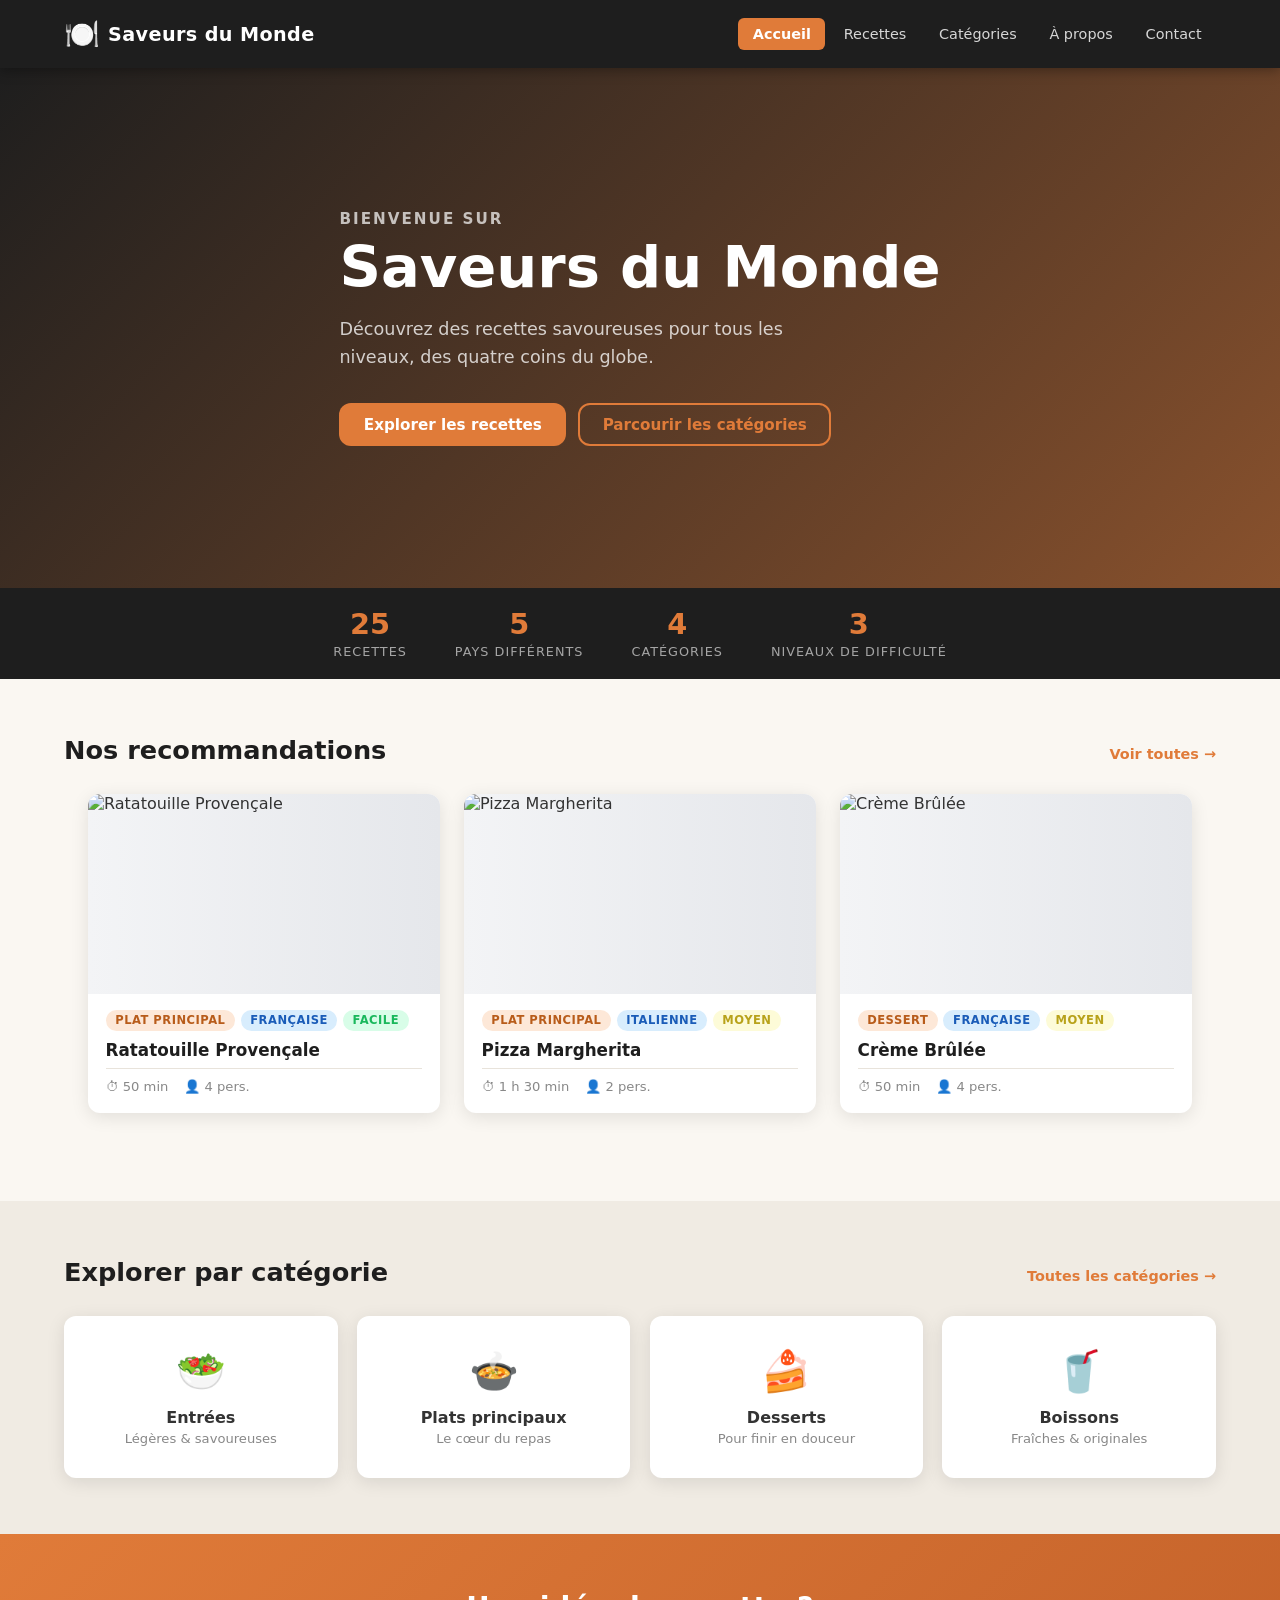
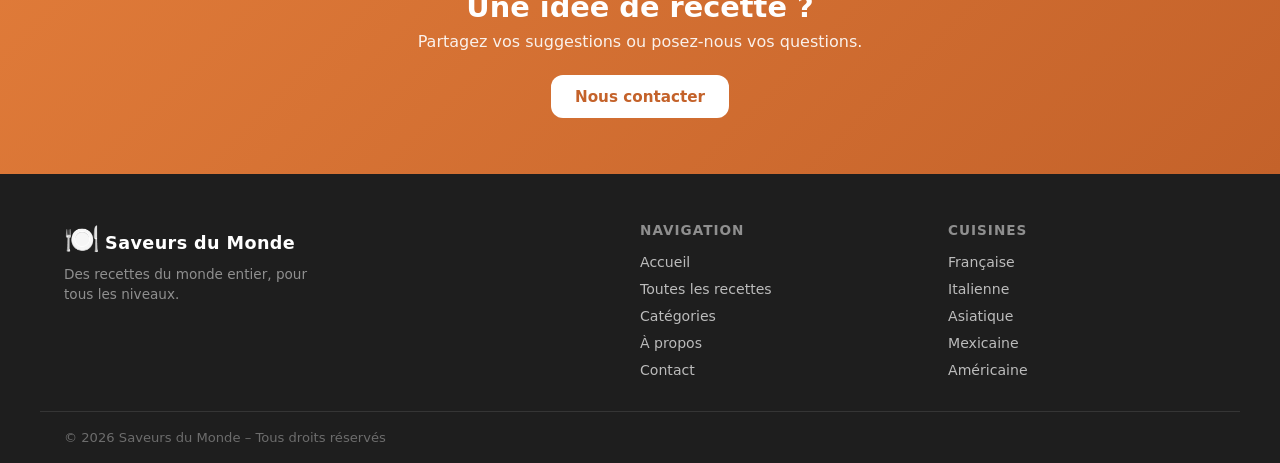
==== index.html @ 8afb0f24 "perf(lcp): corriger le score 64 sur index.html Problème racine : l'image héro chargée en CSS backgro" ====
<!DOCTYPE html>
<html lang="fr">
<head>
  <meta charset="UTF-8" />
  <meta name="viewport" content="width=device-width, initial-scale=1.0" />
  <title>Saveurs du Monde | Recettes du monde faciles et gourmandes</title>
  <meta name="description" content="Découvrez des recettes du monde faciles, rapides et savoureuses: cuisine francaise, italienne, asiatique, mexicaine et americaine." />
  <meta name="robots" content="index, follow" />
  <link rel="canonical" href="https://saveursdumonde.leofranz.fr/" />
  <meta property="og:type" content="website" />
  <meta property="og:locale" content="fr_FR" />
  <meta property="og:site_name" content="Saveurs du Monde" />
  <meta property="og:title" content="Saveurs du Monde | Recettes du monde faciles et gourmandes" />
  <meta property="og:description" content="Explorez des recettes cuisinees pas a pas, classees par categorie, cuisine et niveau de difficulte." />
  <meta property="og:url" content="https://saveursdumonde.leofranz.fr/" />
  <meta name="twitter:card" content="summary_large_image" />
  <meta name="twitter:title" content="Saveurs du Monde | Recettes du monde faciles et gourmandes" />
  <meta name="twitter:description" content="Des recettes du monde entier pour tous les niveaux." />
  <script type="application/ld+json">
    {
      "@context": "https://schema.org",
      "@type": "WebSite",
      "name": "Saveurs du Monde",
      "url": "https://saveursdumonde.leofranz.fr/",
      "inLanguage": "fr-FR",
      "potentialAction": {
        "@type": "SearchAction",
        "target": "https://saveursdumonde.leofranz.fr/pages/recettes.html?search={search_term_string}",
        "query-input": "required name=search_term_string"
      }
    }
  </script>
  <link rel="preconnect" href="https://images.unsplash.com" crossorigin />
  <link rel="dns-prefetch" href="https://www.youtube-nocookie.com" />
  <style>
    :root { --primary: #e07b39; --dark: #1e1e1e; --light: #faf7f2; --text: #333; }
    *, *::before, *::after { box-sizing: border-box; margin: 0; padding: 0; }
    html { scroll-behavior: smooth; }
    body { font-family: 'Segoe UI', system-ui, sans-serif; background: var(--light); color: var(--text); min-height: 100vh; display: flex; flex-direction: column; }
    a { text-decoration: none; color: inherit; }
    img { display: block; max-width: 100%; }
    .btn { display: inline-flex; align-items: center; gap: .4rem; padding: .65rem 1.4rem; border-radius: 12px; font-size: .95rem; font-weight: 600; cursor: pointer; border: 2px solid transparent; transition: background 150ms ease; }
    .btn-primary { background: var(--primary); color: #fff; }
    .btn-primary:hover { background: #c4622a; }
    .btn-outline { background: transparent; color: var(--primary); border-color: var(--primary); }
    .btn-outline:hover { background: var(--primary); color: #fff; }
    /* Hero – image LCP positionnée en <img> pour fetchpriority */
    .hero { position: relative; min-height: 340px; overflow: hidden; background: #1e1e1e; display: flex; align-items: center; }
    .hero-bg { position: absolute; inset: 0; width: 100%; height: 100%; object-fit: cover; object-position: center; z-index: 0; }
    .hero-overlay { position: absolute; inset: 0; background: linear-gradient(135deg, rgba(30,30,30,.78) 0%, rgba(224,123,57,.55) 100%); z-index: 1; }
    .hero-content { position: relative; z-index: 2; max-width: 1200px; margin: 0 auto; padding: 2rem 1.5rem; color: #fff; }
    .hero-content h1 { font-size: clamp(1.8rem, 6vw, 3rem); font-weight: 900; line-height: 1.1; margin-bottom: 1rem; }
    .hero-sub { font-size: 1rem; opacity: .9; max-width: 520px; line-height: 1.6; margin-bottom: 1.5rem; }
    .hero-actions { display: flex; gap: .75rem; flex-wrap: wrap; }
    @media (max-width: 700px) {
      .hero-content h1 { font-size: 1.8rem; }
      .hero-actions { flex-direction: column; }
      .hero-actions .btn { width: 100%; justify-content: center; }
      body { font-size: 14px; }
    }
  </style>
  <!-- CSS non-bloquant : le CSS critique ci-dessus couvre le above-the-fold -->
  <link rel="stylesheet" href="css/style.css" media="print" onload="this.media='all'" />
  <noscript><link rel="stylesheet" href="css/style.css" /></noscript>
</head>
<body>

  <div id="siteHeader"></div>

  <main>
  <!-- ===== HERO ===== -->
  <section class="hero">
    <!-- Image LCP : balise <img> native pour fetchpriority="high" + srcset responsive -->
    <img
      class="hero-bg"
      src="https://images.unsplash.com/photo-1504674900247-0877df9cc836?w=800&q=75"
      srcset="https://images.unsplash.com/photo-1504674900247-0877df9cc836?w=480&q=70 480w,
              https://images.unsplash.com/photo-1504674900247-0877df9cc836?w=800&q=75 800w,
              https://images.unsplash.com/photo-1504674900247-0877df9cc836?w=1400&q=80 1400w"
      sizes="100vw"
      alt=""
      fetchpriority="high"
      decoding="async"
    />
    <div class="hero-overlay"></div>
    <div class="hero-content">
      <p class="hero-eyebrow">Bienvenue sur</p>
      <h1>Saveurs du Monde</h1>
      <p class="hero-sub">Découvrez des recettes savoureuses pour tous les niveaux, des quatre coins du globe.</p>
      <div class="hero-actions">
        <a href="pages/recettes.html" class="btn btn-primary">Explorer les recettes</a>
        <a href="pages/categories.html" class="btn btn-outline">Parcourir les catégories</a>
      </div>
    </div>
  </section>

  <!-- ===== STATS ===== -->
  <section class="stats-bar">
    <div class="stats-inner">
      <div class="stat">
        <span class="stat-num">25</span>
        <span class="stat-label">Recettes</span>
      </div>
      <div class="stat">
        <span class="stat-num">5</span>
        <span class="stat-label">Pays différents</span>
      </div>
      <div class="stat">
        <span class="stat-num">4</span>
        <span class="stat-label">Catégories</span>
      </div>
      <div class="stat">
        <span class="stat-num">3</span>
        <span class="stat-label">Niveaux de difficulté</span>
      </div>
    </div>
  </section>

  <!-- ===== RECETTES VEDETTES ===== -->
  <section class="section">
    <div class="section-inner">
      <div class="section-header">
        <h2>Nos recommandations</h2>
        <a href="pages/recettes.html" class="link-more">Voir toutes →</a>
      </div>
      <div id="featuredGrid" class="recipe-grid"></div>
    </div>
  </section>

  <!-- ===== CATÉGORIES ===== -->
  <section class="section section-alt">
    <div class="section-inner">
      <div class="section-header">
        <h2>Explorer par catégorie</h2>
        <a href="pages/categories.html" class="link-more">Toutes les catégories →</a>
      </div>
      <div class="cat-grid">
        <a href="pages/recettes.html?categorie=Entrée" class="cat-card">
          <div class="cat-icon">🥗</div>
          <h3>Entrées</h3>
          <p>Légères & savoureuses</p>
        </a>
        <a href="pages/recettes.html?categorie=Plat principal" class="cat-card">
          <div class="cat-icon">🍲</div>
          <h3>Plats principaux</h3>
          <p>Le cœur du repas</p>
        </a>
        <a href="pages/recettes.html?categorie=Dessert" class="cat-card">
          <div class="cat-icon">🍰</div>
          <h3>Desserts</h3>
          <p>Pour finir en douceur</p>
        </a>
        <a href="pages/recettes.html?categorie=Boisson" class="cat-card">
          <div class="cat-icon">🥤</div>
          <h3>Boissons</h3>
          <p>Fraîches & originales</p>
        </a>
      </div>
    </div>
  </section>

  <!-- ===== BANNIÈRE CTA ===== -->
  <section class="cta-banner">
    <div class="cta-inner">
      <h2>Une idée de recette ?</h2>
      <p>Partagez vos suggestions ou posez-nous vos questions.</p>
      <a href="pages/contact.html" class="btn btn-primary">Nous contacter</a>
    </div>
  </section>

  </main>

  <!-- ===== MODAL ===== -->
  <div id="modal" class="modal hidden" role="dialog" aria-modal="true" aria-labelledby="modalTitle">
    <div class="modal-content">
      <button class="modal-close" id="modalClose" aria-label="Fermer">✕</button>
      <img id="modalImg" src="" alt="" />
      <div class="modal-body">
        <div class="modal-tags" id="modalTags"></div>
        <h2 id="modalTitle"></h2>
        <div class="modal-meta" id="modalMeta"></div>
        <div class="modal-section">
          <h3>Ingrédients</h3>
          <ul id="modalIngredients"></ul>
        </div>
        <div class="modal-section">
          <h3>Préparation</h3>
          <ol id="modalSteps"></ol>
        </div>
        <div class="modal-footer">
          <a id="modalDetailsBtn" href="#" class="btn btn-primary">Voir la recette complète →</a>
        </div>
      </div>
    </div>
  </div>

  <div id="siteFooter"></div>

  <script src="js/components.js" defer></script>
  <script src="js/script.js" defer></script>
  <script defer>
    // Optimiser le rendu de la page d'accueil
    document.addEventListener('DOMContentLoaded', function() {
      renderNav('index', '');
      renderFooter('');

      // Afficher 3 recettes vedettes sur la page d'accueil
      const featured = [0, 4, 6];
      const grid = document.getElementById('featuredGrid');
      featured.forEach(i => {
        const r = RECIPES[i];
        if (!r) return;
        const card = document.createElement('article');
        card.className = 'recipe-card';
        card.setAttribute('role', 'button');
        card.setAttribute('tabindex', '0');
        card.innerHTML = `
          <img src="${r.image}" alt="${r.titre}" loading="lazy" width="280" height="200" />
          <div class="card-body">
            <div class="card-tags">
              <span class="tag tag-categorie">${r.categorie}</span>
              <span class="tag tag-cuisine">${r.cuisine}</span>
              <span class="tag tag-difficulte ${r.difficulte.toLowerCase()}">${r.difficulte}</span>
            </div>
            <h2 class="card-title">${r.titre}</h2>
            <div class="card-meta">
              <span>⏱ ${r.temps < 60 ? r.temps + ' min' : Math.floor(r.temps/60) + ' h' + (r.temps%60 ? ' '+(r.temps%60)+' min' : '')}</span>
              <span>👤 ${r.portions} pers.</span>
            </div>
          </div>
        `;
        card.addEventListener('click', () => openModal(r));
        card.addEventListener('keydown', e => { if (e.key === 'Enter') openModal(r); });
        grid.appendChild(card);
      });
    }, { once: true });
  </script>
</body>
</html>
---- css/style.css ----
/* =====================================================
   SAVEURS DU MONDE – Feuille de styles (multi-pages)
   ===================================================== */

/* ---------- Variables & Reset ---------- */
:root {
  --primary:   #e07b39;
  --primary-d: #c4622a;
  --primary-l: #fde8d8;
  --dark:      #1e1e1e;
  --dark2:     #2d2d2d;
  --light:     #faf7f2;
  --card-bg:   #ffffff;
  --text:      #333333;
  --muted:     #888888;
  --border:    #e8e3db;
  --radius:    12px;
  --radius-sm: 6px;
  --shadow:    0 4px 18px rgba(0,0,0,.10);
  --shadow-md: 0 8px 28px rgba(0,0,0,.14);
  --transition:150ms ease;
  --max-w:     1200px;
  --header-h:  68px;
}

*, *::before, *::after { box-sizing: border-box; margin: 0; padding: 0; }
html { scroll-behavior: smooth; }
body {
  font-family: 'Segoe UI', system-ui, sans-serif;
  background: var(--light);
  color: var(--text);
  min-height: 100vh;
  display: flex;
  flex-direction: column;
}
a { text-decoration: none; color: inherit; }
ul { list-style: none; }
img { display: block; max-width: 100%; }

::-webkit-scrollbar { width: 6px; }
::-webkit-scrollbar-track { background: var(--light); }
::-webkit-scrollbar-thumb { background: var(--primary); border-radius: 999px; }

/* =====================================================
   BOUTONS
   ===================================================== */
.btn {
  display: inline-flex;
  align-items: center;
  gap: .4rem;
  padding: .65rem 1.4rem;
  border-radius: var(--radius);
  font-size: .95rem;
  font-weight: 600;
  cursor: pointer;
  border: 2px solid transparent;
  transition: background var(--transition), color var(--transition),
              border-color var(--transition), transform .15s ease;
}
.btn:hover { transform: translateY(-2px); }
.btn:active { transform: translateY(0); }
.btn-primary { background: var(--primary); color: #fff; }
.btn-primary:hover { background: var(--primary-d); }
.btn-outline { background: transparent; color: var(--primary); border-color: var(--primary); }
.btn-outline:hover { background: var(--primary); color: #fff; }
.btn-sm { padding: .4rem .9rem; font-size: .82rem; border-radius: var(--radius-sm); }
.btn-full { width: 100%; justify-content: center; }

/* =====================================================
   HEADER
   ===================================================== */
#siteHeader {
  position: sticky;
  top: 0;
  z-index: 100;
}
header {
  background: var(--dark);
  color: #fff;
  box-shadow: 0 2px 12px rgba(0,0,0,.35);
}
.header-inner {
  max-width: var(--max-w);
  margin: 0 auto;
  height: var(--header-h);
  display: flex;
  align-items: center;
  gap: 2rem;
  padding: 0 1.5rem;
}
.logo { display: flex; align-items: center; gap: .5rem; flex-shrink: 0; color: #fff; }
.logo-icon { font-size: 1.8rem; }
.logo-text { font-size: 1.2rem; font-weight: 700; letter-spacing: .4px; white-space: nowrap; }

.main-nav { margin-left: auto; }
.nav-links { display: flex; gap: .25rem; list-style: none; }
.nav-links a {
  display: block;
  padding: .5rem .9rem;
  border-radius: var(--radius-sm);
  font-size: .9rem;
  font-weight: 500;
  color: rgba(255,255,255,.82);
  transition: background var(--transition), color var(--transition);
}
.nav-links a:hover,
.nav-links a.nav-active { background: var(--primary); color: #fff; }
.nav-links a.nav-active { font-weight: 700; }

.burger {
  display: none;
  flex-direction: column;
  justify-content: center;
  gap: 5px;
  width: 36px; height: 36px;
  background: none; border: none;
  cursor: pointer; padding: 4px;
  margin-left: auto;
}
.burger span { display: block; height: 2px; background: #fff; border-radius: 2px; transition: transform .25s ease, opacity .25s ease; }
.burger.active span:nth-child(1) { transform: translateY(7px) rotate(45deg); }
.burger.active span:nth-child(2) { opacity: 0; }
.burger.active span:nth-child(3) { transform: translateY(-7px) rotate(-45deg); }

/* =====================================================
   BARRE FILTRE (recettes.html)
   ===================================================== */
.filter-bar {
  background: var(--primary);
  position: sticky;
  top: var(--header-h);
  z-index: 99;
  box-shadow: 0 2px 8px rgba(0,0,0,.15);
}
.filter-bar-inner {
  max-width: var(--max-w);
  margin: 0 auto;
  padding: 0 1rem;
  display: flex;
  flex-wrap: wrap;
  align-items: center;
  gap: .5rem;
}
.search-wrapper { display: flex; flex: 1; min-width: 200px; max-width: 340px; margin: .6rem 0; }
.search-wrapper input {
  flex: 1;
  padding: .5rem .9rem;
  border: none;
  border-radius: var(--radius) 0 0 var(--radius);
  font-size: .9rem;
  outline: none;
  background: rgba(255,255,255,.18);
  color: #fff;
}
.search-wrapper input::placeholder { color: rgba(255,255,255,.65); }
.search-wrapper input:focus { background: rgba(255,255,255,.28); }
.search-wrapper button {
  padding: .5rem .9rem;
  border: none;
  background: var(--dark);
  color: #fff;
  border-radius: 0 var(--radius) var(--radius) 0;
  cursor: pointer;
  font-size: .95rem;
  transition: background var(--transition);
}
.search-wrapper button:hover { background: #000; }

.nav-list { display: flex; flex-wrap: wrap; list-style: none; }
.nav-item { position: relative; }
.nav-btn {
  background: none; border: none; color: #fff;
  padding: .75rem 1rem;
  cursor: pointer;
  font-size: .88rem; font-weight: 600; letter-spacing: .2px;
  transition: background var(--transition);
  white-space: nowrap;
}
.nav-btn:hover,
.nav-item.open .nav-btn { background: rgba(0,0,0,.18); }

.dropdown {
  display: none;
  position: absolute;
  top: 100%; left: 0;
  min-width: 200px;
  background: #fff;
  border-radius: 0 0 var(--radius) var(--radius);
  box-shadow: var(--shadow-md);
  overflow: hidden;
  z-index: 200;
  animation: fadeDown .15s ease;
}
@keyframes fadeDown {
  from { transform: translateY(-6px); opacity: 0; }
  to   { transform: translateY(0);    opacity: 1; }
}
.nav-item.open .dropdown { display: block; }
.dropdown li a {
  display: block;
  padding: .6rem 1.1rem;
  font-size: .88rem;
  color: var(--text);
  transition: background var(--transition), color var(--transition);
}
.dropdown li a:hover,
.dropdown li a.active-filter { background: var(--primary); color: #fff; }

#activeFilters { display: flex; flex-wrap: wrap; gap: .4rem; padding: .4rem 0 .5rem; }
.filter-tag {
  background: rgba(255,255,255,.22);
  color: #fff;
  border: 1px solid rgba(255,255,255,.4);
  border-radius: 999px;
  padding: .2rem .75rem;
  font-size: .78rem;
  display: flex; align-items: center; gap: .4rem;
}
.filter-tag button { background: none; border: none; color: #fff; cursor: pointer; font-size: .85rem; padding: 0; }

/* =====================================================
   MAIN / SECTIONS
   ===================================================== */
main { flex: 1; }
.section { padding: 3.5rem 0; }
.section-alt { background: #f0ebe3; }
.section-inner { max-width: var(--max-w); margin: 0 auto; padding: 0 1.5rem; }
.section-header { display: flex; align-items: baseline; justify-content: space-between; margin-bottom: 1.8rem; }
.section-header h2 { font-size: 1.6rem; font-weight: 800; color: var(--dark); }
.section-header.centered { flex-direction: column; align-items: center; text-align: center; }
.section-sub { color: var(--muted); max-width: 540px; margin-top: .5rem; }
.link-more { font-size: .9rem; color: var(--primary); font-weight: 600; }
.link-more:hover { text-decoration: underline; }

#resultsCount { max-width: var(--max-w); margin: 0 auto 1rem; padding: 1.2rem 1.5rem 0; color: var(--muted); font-size: .88rem; }

/* =====================================================
   GRILLE RECETTES + CARTES
   ===================================================== */
.recipe-grid {
  display: grid;
  grid-template-columns: repeat(auto-fill, minmax(280px, 1fr));
  gap: 1.5rem;
  max-width: var(--max-w);
  margin: 0 auto;
  padding: 0 1.5rem 2rem;
}
.recipe-card {
  background: var(--card-bg);
  border-radius: var(--radius);
  box-shadow: var(--shadow);
  overflow: hidden;
  cursor: pointer;
  transition: transform .2s ease, box-shadow .2s ease;
  display: flex; flex-direction: column;
}
.recipe-card:hover { transform: translateY(-4px); box-shadow: var(--shadow-md); }
.recipe-card img { width: 100%; height: 200px; object-fit: cover; }
.card-body { padding: 1rem 1.1rem 1.2rem; display: flex; flex-direction: column; flex: 1; }
.card-tags { display: flex; flex-wrap: wrap; gap: .35rem; margin-bottom: .6rem; }
.tag { font-size: .72rem; font-weight: 700; text-transform: uppercase; letter-spacing: .5px; padding: .2rem .6rem; border-radius: 999px; }
.tag-categorie           { background: var(--primary-l); color: #b85c1a; }
.tag-cuisine             { background: #d8edfd; color: #1a5cb8; }
.tag-difficulte.facile,
.tag-difficulte.Facile   { background: #d8fde8; color: #1ab85c; }
.tag-difficulte.moyen,
.tag-difficulte.Moyen    { background: #fdfbd8; color: #b8a21a; }
.tag-difficulte.difficile,
.tag-difficulte.Difficile{ background: #fdd8d8; color: #b81a1a; }
.tag-saison                      { font-size: .72rem; font-weight: 700; text-transform: uppercase; letter-spacing: .5px; padding: .2rem .6rem; border-radius: 999px; }
.tag-saison.saison-printemps     { background: #e8f5e9; color: #2e7d32; }
.tag-saison.saison-ete           { background: #fff8e1; color: #f57f17; }
.tag-saison.saison-automne       { background: #fbe9e7; color: #bf360c; }
.tag-saison.saison-hiver         { background: #e3f2fd; color: #1565c0; }
.tag-saison.saison-toutes        { background: #f3e5f5; color: #7b1fa2; }

/* ── Allergènes ── */
.rd-allergenes-warning {
  display: flex;
  align-items: flex-start;
  gap: .8rem;
  background: #fff3e0;
  border: 1px solid #ffcc80;
  border-left: 4px solid #ff9800;
  border-radius: 8px;
  padding: 1rem 1.2rem;
  margin-bottom: 1.5rem;
}
.rd-allergenes-icon { font-size: 1.6rem; line-height: 1; }
.rd-allergenes-body strong { display: block; color: #e65100; font-size: .95rem; margin-bottom: .2rem; }
.rd-allergenes-body p { margin: 0; color: #bf360c; font-size: .88rem; }

.allergenes-badge {
  display: flex;
  align-items: center;
  gap: .5rem;
  background: #fff3e0;
  border: 1px solid #ffcc80;
  border-radius: 8px;
  padding: .55rem .9rem;
  margin: .6rem 0;
  font-size: .85rem;
  color: #bf360c;
}
.allergenes-badge-icon { font-size: 1.1rem; }

.card-allergenes { margin-top: .4rem; }
.allergenes-badge-sm {
  display: inline-block;
  font-size: .68rem;
  font-weight: 700;
  background: #fff3e0;
  color: #e65100;
  border: 1px solid #ffcc80;
  padding: .15rem .5rem;
  border-radius: 999px;
}
.card-title { font-size: 1.05rem; font-weight: 700; margin-bottom: .5rem; color: var(--dark); }
.card-meta { display: flex; gap: 1rem; font-size: .82rem; color: var(--muted); margin-top: auto; padding-top: .6rem; border-top: 1px solid var(--border); }
.card-meta span { display: flex; align-items: center; gap: .3rem; }
.no-results { text-align: center; font-size: 1.1rem; color: var(--muted); margin-top: 4rem; padding: 0 1.5rem; }
.hidden { display: none !important; }

/* =====================================================
   HERO (accueil)
   ===================================================== */
.hero {
  position: relative;
  min-height: 520px;
  overflow: hidden;
  background: #1e1e1e; /* couleur de repli pendant le chargement */
  display: flex; align-items: center;
}
/* Image LCP gérée via <img fetchpriority="high"> dans le HTML */
.hero-bg { position: absolute; inset: 0; width: 100%; height: 100%; object-fit: cover; object-position: center; z-index: 0; }
.hero-overlay { position: absolute; inset: 0; background: linear-gradient(135deg, rgba(30,30,30,.78) 0%, rgba(224,123,57,.55) 100%); z-index: 1; }
.hero-content { position: relative; z-index: 2; max-width: var(--max-w); margin: 0 auto; padding: 3rem 1.5rem; color: #fff; }
.hero-eyebrow { font-size: .95rem; font-weight: 600; letter-spacing: 2px; text-transform: uppercase; color: rgba(255,255,255,.7); margin-bottom: .5rem; }
.hero-content h1 { font-size: clamp(2.2rem,6vw,3.6rem); font-weight: 900; line-height: 1.1; margin-bottom: 1rem; }
.hero-sub { font-size: 1.1rem; color: rgba(255,255,255,.85); max-width: 520px; line-height: 1.6; margin-bottom: 2rem; }
.hero-actions { display: flex; flex-wrap: wrap; gap: .75rem; }

/* STATS */
.stats-bar { background: var(--dark); color: #fff; }
.stats-inner { max-width: var(--max-w); margin: 0 auto; padding: 1.2rem 1.5rem; display: flex; justify-content: center; gap: 3rem; flex-wrap: wrap; }
.stat { text-align: center; }
.stat-num { display: block; font-size: 1.8rem; font-weight: 900; color: var(--primary); }
.stat-label { font-size: .8rem; color: rgba(255,255,255,.6); text-transform: uppercase; letter-spacing: 1px; }

/* =====================================================
   CATÉGORIES – mini cards (accueil)
   ===================================================== */
.cat-grid { display: grid; grid-template-columns: repeat(auto-fit, minmax(200px,1fr)); gap: 1.2rem; }
.cat-card {
  background: var(--card-bg); border-radius: var(--radius); padding: 2rem 1.2rem;
  text-align: center; box-shadow: var(--shadow);
  transition: transform .2s ease, box-shadow .2s ease;
  cursor: pointer; color: var(--text);
}
.cat-card:hover { transform: translateY(-4px); box-shadow: var(--shadow-md); color: var(--primary-d); }
.cat-icon { font-size: 2.5rem; margin-bottom: .8rem; }
.cat-card h3 { font-size: 1rem; font-weight: 700; margin-bottom: .3rem; }
.cat-card p  { font-size: .82rem; color: var(--muted); }

/* =====================================================
   CATÉGORIES – grandes cards (categories.html)
   ===================================================== */
.cat-grid-full { display: grid; grid-template-columns: repeat(auto-fit, minmax(280px,1fr)); gap: 1.5rem; }
.cat-card-full {
  border-radius: var(--radius); overflow: hidden; box-shadow: var(--shadow);
  background: var(--card-bg); transition: transform .2s ease, box-shadow .2s ease;
  display: flex; flex-direction: column; cursor: pointer; color: var(--text);
}
.cat-card-full:hover { transform: translateY(-5px); box-shadow: var(--shadow-md); }
.cat-card-img { height: 200px; background-size: cover; background-position: center; position: relative; }
.cat-card-overlay { position: absolute; inset: 0; background: linear-gradient(to bottom, transparent 40%, rgba(0,0,0,.35)); }
.cat-card-body { padding: 1.2rem 1.3rem 1.4rem; display: flex; flex-direction: column; gap: .3rem; }
.cat-card-body .cat-card-icon { font-size: 2rem; }
.cat-card-body h2 { font-size: 1.2rem; font-weight: 800; color: var(--dark); }
.cat-card-body > p:first-of-type { font-size: .82rem; color: var(--muted); }
.cat-card-desc { font-size: .88rem; color: var(--text); line-height: 1.5; margin-bottom: .6rem; }

/* Cuisines */
.cuisine-grid { display: flex; flex-wrap: wrap; gap: 1rem; justify-content: center; }
.cuisine-card {
  display: flex; flex-direction: column; align-items: center; gap: .5rem;
  background: var(--card-bg); border-radius: var(--radius); padding: 1.4rem 2rem;
  font-size: 2rem; box-shadow: var(--shadow);
  transition: transform .2s ease, box-shadow .2s ease, background .2s ease;
  color: var(--text); font-weight: 600;
}
.cuisine-card span { font-size: .88rem; font-weight: 700; }
.cuisine-card:hover { transform: translateY(-3px); box-shadow: var(--shadow-md); background: var(--primary); color: #fff; }

/* =====================================================
   PAGE HERO (pages intérieures)
   ===================================================== */
.page-hero { background: linear-gradient(135deg, var(--dark) 0%, var(--dark2) 100%); color: #fff; padding: 3rem 1.5rem 2.6rem; }
.page-hero-inner { max-width: var(--max-w); margin: 0 auto; }
.page-hero h1 { font-size: 2.2rem; font-weight: 900; margin-bottom: .5rem; }
.page-hero p  { font-size: 1rem; color: rgba(255,255,255,.7); max-width: 520px; }

/* =====================================================
   BANNIÈRE CTA
   ===================================================== */
.cta-banner { background: linear-gradient(135deg, var(--primary) 0%, var(--primary-d) 100%); padding: 3.5rem 1.5rem; text-align: center; color: #fff; }
.cta-inner { max-width: 600px; margin: 0 auto; }
.cta-inner h2 { font-size: 1.8rem; font-weight: 900; margin-bottom: .5rem; }
.cta-inner p  { font-size: 1rem; margin-bottom: 1.5rem; opacity: .9; }
.cta-banner .btn-primary { background: #fff; color: var(--primary-d); }
.cta-banner .btn-primary:hover { background: var(--light); }

/* =====================================================
   PAGE À PROPOS
   ===================================================== */
.about-split { display: grid; grid-template-columns: 1fr 1fr; gap: 3rem; align-items: center; }
.about-text h2 { font-size: 1.6rem; font-weight: 800; color: var(--dark); margin-bottom: 1rem; }
.about-text p  { font-size: .95rem; line-height: 1.7; color: var(--text); margin-bottom: .8rem; }
.about-img-wrap img { border-radius: var(--radius); box-shadow: var(--shadow-md); width: 100%; height: 340px; object-fit: cover; }

.values-grid { display: grid; grid-template-columns: repeat(auto-fit, minmax(220px,1fr)); gap: 1.2rem; }
.value-card { background: var(--card-bg); border-radius: var(--radius); padding: 1.6rem 1.3rem; box-shadow: var(--shadow); text-align: center; }
.value-icon { font-size: 2.2rem; margin-bottom: .75rem; }
.value-card h3 { font-size: 1rem; font-weight: 700; color: var(--dark); margin-bottom: .4rem; }
.value-card p  { font-size: .85rem; color: var(--muted); line-height: 1.5; }

.team-grid { display: grid; grid-template-columns: repeat(auto-fit, minmax(240px,1fr)); gap: 1.5rem; }
.team-card { background: var(--card-bg); border-radius: var(--radius); padding: 1.8rem 1.3rem; box-shadow: var(--shadow); text-align: center; }
.team-card img { width: 90px; height: 90px; border-radius: 50%; object-fit: cover; margin: 0 auto 1rem; border: 3px solid var(--primary-l); }
.team-card h3 { font-size: 1.05rem; font-weight: 700; color: var(--dark); margin-bottom: .2rem; }
.team-role    { font-size: .8rem; color: var(--primary); font-weight: 600; margin-bottom: .7rem; }
.team-card p  { font-size: .85rem; color: var(--muted); line-height: 1.5; }

/* =====================================================
   PAGE CONTACT
   ===================================================== */
.contact-layout { display: grid; grid-template-columns: 1fr 380px; gap: 3rem; align-items: start; }
.contact-form-wrap h2 { font-size: 1.5rem; font-weight: 800; color: var(--dark); margin-bottom: 1.4rem; }
.contact-form { display: flex; flex-direction: column; gap: 1.1rem; }
.form-row { display: grid; grid-template-columns: 1fr 1fr; gap: 1rem; }
.form-group { display: flex; flex-direction: column; gap: .35rem; }
.form-group label { font-size: .88rem; font-weight: 600; color: var(--dark); }
.required { color: var(--primary); }
.form-group input,
.form-group select,
.form-group textarea {
  padding: .65rem .9rem;
  border: 1.5px solid var(--border);
  border-radius: var(--radius-sm);
  font-size: .92rem; font-family: inherit;
  background: #fff; color: var(--text);
  transition: border-color var(--transition), box-shadow var(--transition);
  outline: none;
}
.form-group input:focus,
.form-group select:focus,
.form-group textarea:focus { border-color: var(--primary); box-shadow: 0 0 0 3px rgba(224,123,57,.15); }
.form-group input.invalid,
.form-group select.invalid,
.form-group textarea.invalid { border-color: #e04040; }
.form-group textarea { resize: vertical; min-height: 120px; }
.form-group select { appearance: none; background-image: url("data:image/svg+xml,%3Csvg xmlns='http://www.w3.org/2000/svg' width='12' height='8'%3E%3Cpath d='M0 0l6 8 6-8z' fill='%23888'/%3E%3C/svg%3E"); background-repeat: no-repeat; background-position: right .85rem center; padding-right: 2.2rem; }
.form-error { font-size: .78rem; color: #e04040; min-height: 1em; display: none; }
.form-error.visible { display: block; }
.form-check .checkbox-label { display: flex; align-items: flex-start; gap: .5rem; font-size: .85rem; color: var(--muted); cursor: pointer; }
.form-check input[type="checkbox"] { margin-top: .15rem; accent-color: var(--primary); flex-shrink: 0; }
.form-success { text-align: center; padding: 2.5rem 1rem; }
.success-icon { font-size: 3rem; }
.form-success h3 { font-size: 1.4rem; font-weight: 800; color: var(--dark); margin: .8rem 0 .4rem; }
.form-success p  { color: var(--muted); margin-bottom: 1.4rem; }

.contact-info { background: var(--card-bg); border-radius: var(--radius); padding: 1.8rem; box-shadow: var(--shadow); }
.contact-info h2 { font-size: 1.25rem; font-weight: 800; color: var(--dark); margin-bottom: 1.2rem; }
.contact-list { display: flex; flex-direction: column; gap: 1.1rem; }
.contact-list li { display: flex; gap: .9rem; align-items: flex-start; }
.contact-icon { font-size: 1.3rem; flex-shrink: 0; margin-top: .1rem; }
.contact-list strong { display: block; font-size: .85rem; font-weight: 700; color: var(--dark); margin-bottom: .15rem; }
.contact-list p, .contact-list a { font-size: .88rem; color: var(--muted); line-height: 1.4; }
.contact-list a:hover { color: var(--primary); }
.contact-social { margin-top: 1.5rem; padding-top: 1.2rem; border-top: 1px solid var(--border); }
.contact-social h3 { font-size: .9rem; font-weight: 700; color: var(--dark); margin-bottom: .7rem; }
.social-links { display: flex; flex-direction: column; gap: .5rem; }
.social-links a { font-size: .88rem; color: var(--muted); display: flex; align-items: center; gap: .5rem; transition: color var(--transition); }
.social-links a:hover { color: var(--primary); }

/* =====================================================
   MODAL
   ===================================================== */
.modal { position: fixed; inset: 0; background: rgba(0,0,0,.55); z-index: 500; display: flex; align-items: center; justify-content: center; padding: 1rem; animation: fadeIn .2s ease; }
@keyframes fadeIn { from { opacity: 0; } to { opacity: 1; } }
.modal-content { background: #fff; border-radius: var(--radius); max-width: 720px; width: 100%; max-height: 90vh; overflow-y: auto; position: relative; animation: slideUp .2s ease; }
@keyframes slideUp { from { transform: translateY(30px); opacity: 0; } to { transform: translateY(0); opacity: 1; } }
.modal-content img { width: 100%; height: 280px; object-fit: cover; border-radius: var(--radius) var(--radius) 0 0; }
.modal-close { position: absolute; top: .8rem; right: .8rem; background: rgba(0,0,0,.55); border: none; color: #fff; width: 34px; height: 34px; border-radius: 50%; cursor: pointer; font-size: 1rem; display: flex; align-items: center; justify-content: center; transition: background var(--transition); }
.modal-close:hover { background: #000; }
.modal-body { padding: 1.4rem 1.6rem 1.8rem; }
.modal-tags { display: flex; flex-wrap: wrap; gap: .35rem; margin-bottom: .8rem; }
.modal-body h2 { font-size: 1.6rem; font-weight: 800; color: var(--dark); margin-bottom: .6rem; }
.modal-meta { display: flex; flex-wrap: wrap; gap: 1.2rem; font-size: .88rem; color: var(--muted); margin-bottom: 1.2rem; padding-bottom: 1rem; border-bottom: 1px solid var(--border); }
.modal-meta span { display: flex; align-items: center; gap: .35rem; }
.modal-section { margin-bottom: 1.4rem; }
.modal-section h3 { font-size: 1.02rem; font-weight: 700; color: var(--primary); margin-bottom: .6rem; }
.modal-section ul { list-style: disc; padding-left: 1.3rem; }
.modal-section ol { list-style: decimal; padding-left: 1.3rem; }
.modal-section li { margin-bottom: .4rem; font-size: .92rem; line-height: 1.55; }
.modal-footer { padding-top: 1rem; border-top: 1px solid var(--border); text-align: right; }
.modal-footer .btn { display: inline-block; padding: .65rem 1.4rem; font-size: .9rem; }

/* =====================================================
   FOOTER
   ===================================================== */
footer { background: var(--dark); color: #fff; }
.footer-inner { max-width: var(--max-w); margin: 0 auto; padding: 3rem 1.5rem 2rem; display: grid; grid-template-columns: 2fr 1fr 1fr; gap: 2.5rem; }
.footer-brand .logo-icon { font-size: 1.8rem; }
.footer-brand .logo-text { font-size: 1.1rem; font-weight: 700; }
.footer-brand p { font-size: .85rem; color: rgba(255,255,255,.5); margin-top: .5rem; max-width: 260px; line-height: 1.5; }
.footer-nav h4 { font-size: .85rem; font-weight: 700; text-transform: uppercase; letter-spacing: 1px; margin-bottom: .9rem; color: rgba(255,255,255,.5); }
.footer-nav ul { display: flex; flex-direction: column; gap: .5rem; }
.footer-nav a { font-size: .88rem; color: rgba(255,255,255,.7); transition: color var(--transition); }
.footer-nav a:hover { color: var(--primary); }
.footer-copy { max-width: var(--max-w); margin: 0 auto; padding: 1.1rem 1.5rem; border-top: 1px solid rgba(255,255,255,.1); font-size: .82rem; color: rgba(255,255,255,.35); }

/* =====================================================
   RESPONSIVE – Mobile First Optimizations
   ===================================================== */
@media (max-width: 700px) {
  :root {
    --header-h: 60px;
    --shadow: 0 2px 12px rgba(0,0,0,.08);
    --shadow-md: 0 4px 20px rgba(0,0,0,.12);
  }
  body { font-size: 14px; }
  .burger { display: flex; }
  .main-nav { position: absolute; top: var(--header-h); left: 0; right: 0; background: var(--dark2); padding: .5rem 0 1rem; display: none; z-index: 99; }
  .main-nav.open { display: block; }
  .nav-links { flex-direction: column; padding: 0 1rem; }
  .nav-links a { padding: .75rem 1rem; border-radius: var(--radius-sm); }
  .filter-bar-inner { flex-direction: column; align-items: stretch; }
  .search-wrapper { max-width: 100%; margin: .5rem 0 0; }
  .nav-list { flex-wrap: wrap; }
  .nav-btn { font-size: .8rem; padding: .6rem .7rem; }
  .cat-grid { grid-template-columns: repeat(2,1fr); gap: 1rem; }
  .cat-grid-full { grid-template-columns: 1fr; }
  .recipe-grid { grid-template-columns: 1fr; gap: 1.2rem; padding: 0 1.5rem 2rem; }
  .form-row { grid-template-columns: 1fr; }
  .hero { min-height: 340px; }
  .hero-content { padding: 2rem 1.5rem; }
  .hero-content h1 { font-size: 1.8rem; }
  .hero-sub { font-size: 1rem; }
  .hero-actions { flex-direction: column; }
  .hero-actions .btn { width: 100%; justify-content: center; padding: .75rem 1.2rem; }
  .stats-inner { gap: 1rem; padding: 1rem 1.5rem; }
  .stat-num { font-size: 1.5rem; }
  .section { padding: 2rem 0; }
  .section-inner { padding: 0 1rem; }
  .section-header { margin-bottom: 1.2rem; }
  .section-header h2 { font-size: 1.3rem; }
  .footer-inner { grid-template-columns: 1fr; gap: 1.5rem; }
  .modal-body { padding: 1rem; }
  .modal-body h2 { font-size: 1.25rem; }
  .modal-content img { height: 200px; }
  .cat-card { padding: 1.5rem 1rem; }
  .cat-icon { font-size: 2rem; margin-bottom: .5rem; }
  .cta-inner h2 { font-size: 1.4rem; }
}

/* =====================================================
   Optimize for Touch Devices
   ===================================================== */
@media (max-width: 700px) {
  .btn { padding: .75rem 1.2rem; font-size: .94rem; min-height: 44px; }
  .nav-links a { min-height: 44px; display: flex; align-items: center; }
  .card-meta { gap: .8rem; font-size: .75rem; }
}

/* Prevent layout shift and improve performance */
img { aspect-ratio: auto; }
.recipe-card img { width: 100%; height: auto; min-height: 200px; background: linear-gradient(90deg, #f3f4f6, #e5e7eb, #f3f4f6); background-size: 200% 100%; animation: shimmer 2s infinite; }
@keyframes shimmer { 0% { background-position: 200% 0; } 100% { background-position: -200% 0; } }

/* =====================================================
   PAGE DÉTAIL RECETTE
   ===================================================== */
.recette-detail-page { min-height: 60vh; }
.rd-loading, .rd-not-found { text-align: center; padding: 4rem 1rem; font-size: 1.1rem; color: var(--muted); }
.rd-not-found .btn { margin-top: 1.2rem; }

/* Hero */
.rd-hero { position: relative; height: 420px; background-size: cover; background-position: center; }
.rd-hero-overlay { position: absolute; inset: 0; background: linear-gradient(to bottom, rgba(0,0,0,.25) 0%, rgba(0,0,0,.72) 100%); display: flex; align-items: flex-end; }
.rd-hero-inner { max-width: var(--max-w); width: 100%; margin: 0 auto; padding: 2rem 1.5rem; }
.rd-back { display: inline-block; color: rgba(255,255,255,.8); font-size: .85rem; margin-bottom: 1rem; transition: color var(--transition); }
.rd-back:hover { color: #fff; }
.rd-tags { display: flex; flex-wrap: wrap; gap: .35rem; margin-bottom: .7rem; }
.rd-title { font-size: 2.4rem; font-weight: 800; color: #fff; line-height: 1.15; margin-bottom: .6rem; text-shadow: 0 2px 8px rgba(0,0,0,.4); }
.rd-meta { display: flex; gap: 1.4rem; font-size: .9rem; color: rgba(255,255,255,.85); }

/* Layout contenu */
.rd-content { max-width: var(--max-w); margin: 0 auto; padding: 2.5rem 1.5rem 4rem; display: grid; grid-template-columns: 1fr 300px; gap: 2.5rem; align-items: start; }

/* Sections */
.rd-section { background: #fff; border-radius: var(--radius); box-shadow: var(--shadow); padding: 1.8rem 2rem; margin-bottom: 1.5rem; }
.rd-section-title { font-size: 1.15rem; font-weight: 700; color: var(--primary); margin-bottom: 1rem; }

/* Vidéo */
.rd-video-section { padding-bottom: 1.5rem; }
.rd-video-wrapper { position: relative; padding-top: 56.25%; border-radius: calc(var(--radius) - 4px); overflow: hidden; }
.rd-video-wrapper iframe { position: absolute; inset: 0; width: 100%; height: 100%; border: none; }

/* Ingrédients */
/* liste ingrédients → voir section "Ingrédients avec prix" ci-dessus */
.rd-ing-note-placeholder { display: none; }

/* Étapes */
.rd-steps { list-style: none; padding: 0; counter-reset: step; }
.rd-steps li { display: flex; gap: 1rem; margin-bottom: 1.1rem; counter-increment: step; }
.rd-steps li::before { content: counter(step); min-width: 2rem; height: 2rem; background: var(--primary); color: #fff; border-radius: 50%; display: flex; align-items: center; justify-content: center; font-size: .82rem; font-weight: 700; flex-shrink: 0; margin-top: .1rem; }
.rd-step-text { font-size: .93rem; line-height: 1.6; padding-top: .2rem; }

/* Sidebar */
.rd-sidebar { position: sticky; top: calc(var(--header-h) + 1rem); }
.rd-info-card { background: #fff; border-radius: var(--radius); box-shadow: var(--shadow); padding: 1.5rem; margin-bottom: 1rem; }
.rd-info-card h3 { font-size: 1rem; font-weight: 700; color: var(--dark); margin-bottom: 1rem; border-bottom: 1px solid var(--border); padding-bottom: .6rem; }
.rd-info-card dl { display: grid; grid-template-columns: auto 1fr; gap: .5rem 1rem; font-size: .88rem; }
.rd-info-card dt { color: var(--muted); font-weight: 500; }
.rd-info-card dd { font-weight: 600; color: var(--dark); }
.rd-btn-back { display: block; text-align: center; width: 100%; box-sizing: border-box; }

/* Ingrédients avec prix */
.rd-ing-note { font-size: .78rem; color: var(--muted); margin-bottom: .9rem; font-style: italic; }
.rd-ingredients { list-style: none; padding: 0; }
.rd-ingredients li { display: flex; justify-content: space-between; align-items: center; padding: .45rem 0; border-bottom: 1px solid var(--border); gap: .8rem; }
.rd-ingredients li:last-child { border-bottom: none; }
.ing-nom { font-size: .91rem; color: var(--dark); flex: 1; }
.ing-prix { font-size: .88rem; font-weight: 600; color: var(--primary); white-space: nowrap; min-width: 54px; text-align: right; transition: color .15s; }
.ing-inclus { color: var(--muted); font-weight: 400; font-style: italic; }
.rd-ing-total { display: flex; justify-content: space-between; align-items: center; margin-top: 1rem; padding-top: .8rem; border-top: 2px solid var(--primary); font-weight: 700; font-size: .95rem; }
.rd-ing-total span:last-child { color: var(--primary); font-size: 1.1rem; }

/* ─── Simulateur de prix ─────────────────────────────── */
.rd-prix-card { background: #fff; border-radius: var(--radius); box-shadow: var(--shadow); padding: 1.5rem; margin-bottom: 1rem; border-top: 3px solid var(--primary); }
.rd-prix-card h3 { font-size: 1rem; font-weight: 700; color: var(--dark); margin-bottom: .3rem; }
.rd-prix-note { font-size: .75rem; color: var(--muted); margin-bottom: 1.1rem; line-height: 1.4; }

.rd-prix-control label { display: block; font-size: .82rem; font-weight: 600; color: var(--dark); margin-bottom: .55rem; }

.rd-prix-stepper { display: flex; align-items: center; gap: .4rem; margin-bottom: .7rem; }
.rd-prix-stepper button { width: 32px; height: 32px; border-radius: 50%; border: 2px solid var(--primary); background: transparent; color: var(--primary); font-size: 1.1rem; font-weight: 700; cursor: pointer; display: flex; align-items: center; justify-content: center; transition: background var(--transition), color var(--transition); line-height: 1; }
.rd-prix-stepper button:hover { background: var(--primary); color: #fff; }
.rd-prix-stepper button:disabled { border-color: var(--border); color: var(--muted); cursor: not-allowed; background: transparent; }
.rd-prix-stepper input[type="number"] { width: 60px; text-align: center; font-size: 1rem; font-weight: 700; border: 2px solid var(--border); border-radius: var(--radius-sm); padding: .25rem; color: var(--dark); -moz-appearance: textfield; }
.rd-prix-stepper input[type="number"]::-webkit-inner-spin-button,
.rd-prix-stepper input[type="number"]::-webkit-outer-spin-button { -webkit-appearance: none; }

#nbPersonnesSlider { width: 100%; margin-bottom: 1.1rem; accent-color: var(--primary); cursor: pointer; }

.rd-prix-result { background: var(--light); border-radius: var(--radius-sm); padding: 1rem; display: flex; flex-direction: column; gap: .6rem; }
.rd-prix-total, .rd-prix-pp { display: flex; justify-content: space-between; align-items: center; }
.rd-prix-label { font-size: .8rem; color: var(--muted); font-weight: 500; }
.rd-prix-amount { font-size: 1.5rem; font-weight: 800; color: var(--primary); }
.rd-prix-amount-sm { font-size: 1rem; font-weight: 700; color: var(--dark); }
.rd-prix-budget { display: inline-block; font-size: .78rem; font-weight: 700; padding: .3rem .75rem; border-radius: 999px; letter-spacing: .03em; align-self: flex-start; }
.budget-eco  { background: #d1fae5; color: #065f46; }
.budget-mid  { background: #fef3c7; color: #92400e; }
.budget-haut { background: #fee2e2; color: #991b1b; }

/* Responsive page recette */
@media (max-width: 900px) {
  .rd-content { grid-template-columns: 1fr; }
  .rd-sidebar { position: static; }
}
@media (max-width: 600px) {
  .rd-hero { height: 300px; }
  .rd-title { font-size: 1.6rem; }
  .rd-content { padding: 1.5rem 1rem 3rem; }
  .rd-section { padding: 1.2rem 1.2rem; }
}
@media (max-width: 420px) {
  .cat-grid { grid-template-columns: 1fr; }
  .hero-actions { flex-direction: column; }
  .hero-actions .btn { width: 100%; justify-content: center; }
}

/* Bouton PDF */
.rd-btn-pdf {
  display: flex;
  align-items: center;
  justify-content: center;
  gap: .45rem;
  width: 100%;
  margin-top: .6rem;
  background: #f3f4f6;
  color: #374151;
  border: 1.5px solid #d1d5db;
  font-weight: 600;
  font-size: .88rem;
  padding: .6rem 1rem;
  border-radius: var(--radius-sm, 10px);
  cursor: pointer;
  transition: background .2s, border-color .2s;
}
.rd-btn-pdf:hover {
  background: #e5e7eb;
  border-color: #9ca3af;
}

/* En-tête et pied de page impression — n'existent dans le DOM qu'au moment de print */
#printHeader, #printFooter { display: none; }

/* =====================================================
   IMPRESSION / EXPORT PDF
   ===================================================== */
@media print {
  /* Éléments à masquer */
  #siteHeader,
  #siteFooter,
  .rd-back,
  .rd-btn-back,
  .rd-btn-pdf,
  .rd-video-section,
  .rd-prix-card,
  .rd-ing-note,
  .rd-ing-total,
  .ing-prix {
    display: none !important;
  }

  /* ── En-tête branded ── */
  #printHeader {
    display: block !important;
    margin-bottom: 1.2rem;
  }
  .ph-bar {
    height: 6pt;
    background: #e07b39;
    margin-bottom: 0;
    -webkit-print-color-adjust: exact;
    print-color-adjust: exact;
  }
  .ph-inner {
    display: flex;
    align-items: center;
    justify-content: space-between;
    padding: .5rem 0 .6rem;
    border-bottom: 1pt solid #e5e7eb;
  }
  .ph-logo {
    display: flex;
    align-items: center;
    gap: .35rem;
  }
  .ph-logo-icon { font-size: 15pt; }
  .ph-logo-text {
    font-size: 13pt;
    font-weight: 800;
    color: #e07b39;
    -webkit-print-color-adjust: exact;
    print-color-adjust: exact;
  }
  .ph-tagline {
    font-size: 8pt;
    color: #9ca3af;
    font-style: italic;
  }

  /* ── Pied de page branded ── */
  #printFooter {
    display: block !important;
    margin-top: 1rem;
  }
  .pf-inner {
    display: flex;
    align-items: center;
    justify-content: space-between;
    padding: .35rem 0;
    border-top: 1pt solid #e5e7eb;
    font-size: 8.5pt;
    color: #6b7280;
  }
  .pf-inner #pfRecipeTitle {
    font-weight: 700;
    color: #374151;
    font-style: italic;
  }
  .pf-site { color: #9ca3af; }
  .pf-bar {
    height: 4pt;
    background: #e07b39;
    -webkit-print-color-adjust: exact;
    print-color-adjust: exact;
  }

  /* Mise en page générale */
  * { box-shadow: none !important; }
  html, body {
    background: #fff;
    font-size: 11pt;
    color: #000;
    height: auto !important;
    min-height: 0 !important;
    max-height: none !important;
    margin: 0 !important;
    padding: 0 !important;
    overflow: visible !important;
  }
  .recette-detail-page {
    margin: 0 !important;
    padding: 0 !important;
    min-height: 0 !important;
    height: auto !important;
  }

  /* ── Hero : structure aplatie ── */
  .rd-hero {
    position: static !important;
    height: auto !important;
    min-height: 0 !important;
    background-image: none !important;
    background: #fff !important;
    padding: 0 !important;
    margin: 0 !important;
    border-bottom: 2pt solid #e5e7eb;
    margin-bottom: 1rem !important;
  }
  .rd-hero-overlay {
    position: static !important;
    background: none !important;
    display: block !important;
    padding: 0 !important;
  }
  .rd-hero-inner {
    color: #000 !important;
    padding: 1rem 0 .75rem !important;
    max-width: 100%;
  }
  .rd-tags {
    display: flex;
    flex-wrap: wrap;
    gap: .3rem;
    margin-bottom: .6rem;
  }
  .rd-tags .tag {
    border: 1px solid #ccc;
    background: #f3f4f6;
    color: #333;
    font-size: 8pt;
    padding: .15rem .5rem;
    border-radius: 999px;
  }
  .rd-title {
    color: #111 !important;
    font-size: 20pt !important;
    text-shadow: none !important;
    margin-bottom: .35rem;
    line-height: 1.2;
  }
  .rd-meta {
    display: flex;
    gap: 1.2rem;
    font-size: 9.5pt;
    color: #555 !important;
  }

  /* Layout single colonne */
  .rd-content {
    display: block;
    padding: 0;
    max-width: 100%;
  }
  .rd-sidebar { display: none !important; }

  /* Sections */
  .rd-section {
    border: none;
    box-shadow: none;
    padding: .4rem 0;
    margin-bottom: .8rem;
    page-break-inside: avoid;
    border-radius: 0;
  }
  .rd-section-title {
    font-size: 12pt;
    border-bottom: 1pt solid #ccc;
    padding-bottom: .25rem;
    margin-bottom: .5rem;
    color: #111 !important;
  }

  /* Ingrédients */
  .rd-ingredients { list-style: disc; padding-left: 1.4rem; margin: 0; }
  .rd-ingredients li {
    padding: .1rem 0;
    border: none !important;
    background: none !important;
    display: list-item !important;
  }
  .rd-ingredients li::before { display: none; }
  .ing-nom { color: #000 !important; font-style: normal !important; }

  /* Étapes */
  .rd-steps { padding-left: 1.4rem; list-style: decimal; counter-reset: none; }
  .rd-steps li { display: list-item !important; margin-bottom: .3rem; gap: 0; }
  .rd-steps li::before { display: none !important; }
  .rd-step-text { color: #000 !important; font-style: normal !important; }

  /* Allergènes */
  .rd-allergenes-warning {
    border: 1pt solid #f59e0b;
    background: #fef3c7 !important;
    -webkit-print-color-adjust: exact;
    print-color-adjust: exact;
    border-radius: 4pt;
    padding: .4rem .6rem;
    margin-bottom: .8rem;
    display: flex;
    gap: .5rem;
  }
  .rd-allergenes-icon { display: none; }
  .rd-allergenes-body strong { color: #92400e !important; font-size: 10pt; }
  .rd-allergenes-body p { margin: 0; font-size: 9.5pt; color: #92400e !important; }

  /* Marges d'impression */
  @page {
    margin: 1.5cm 1.5cm;
  }

  /* Supprimer les marges basses résiduelles pour éviter la page blanche finale */
  .rd-content,
  .rd-main-col,
  .rd-section:last-of-type {
    margin-bottom: 0 !important;
    padding-bottom: 0 !important;
  }

}
---- css/style.css ----
/* =====================================================
   SAVEURS DU MONDE – Feuille de styles (multi-pages)
   ===================================================== */

/* ---------- Variables & Reset ---------- */
:root {
  --primary:   #e07b39;
  --primary-d: #c4622a;
  --primary-l: #fde8d8;
  --dark:      #1e1e1e;
  --dark2:     #2d2d2d;
  --light:     #faf7f2;
  --card-bg:   #ffffff;
  --text:      #333333;
  --muted:     #888888;
  --border:    #e8e3db;
  --radius:    12px;
  --radius-sm: 6px;
  --shadow:    0 4px 18px rgba(0,0,0,.10);
  --shadow-md: 0 8px 28px rgba(0,0,0,.14);
  --transition:150ms ease;
  --max-w:     1200px;
  --header-h:  68px;
}

*, *::before, *::after { box-sizing: border-box; margin: 0; padding: 0; }
html { scroll-behavior: smooth; }
body {
  font-family: 'Segoe UI', system-ui, sans-serif;
  background: var(--light);
  color: var(--text);
  min-height: 100vh;
  display: flex;
  flex-direction: column;
}
a { text-decoration: none; color: inherit; }
ul { list-style: none; }
img { display: block; max-width: 100%; }

::-webkit-scrollbar { width: 6px; }
::-webkit-scrollbar-track { background: var(--light); }
::-webkit-scrollbar-thumb { background: var(--primary); border-radius: 999px; }

/* =====================================================
   BOUTONS
   ===================================================== */
.btn {
  display: inline-flex;
  align-items: center;
  gap: .4rem;
  padding: .65rem 1.4rem;
  border-radius: var(--radius);
  font-size: .95rem;
  font-weight: 600;
  cursor: pointer;
  border: 2px solid transparent;
  transition: background var(--transition), color var(--transition),
              border-color var(--transition), transform .15s ease;
}
.btn:hover { transform: translateY(-2px); }
.btn:active { transform: translateY(0); }
.btn-primary { background: var(--primary); color: #fff; }
.btn-primary:hover { background: var(--primary-d); }
.btn-outline { background: transparent; color: var(--primary); border-color: var(--primary); }
.btn-outline:hover { background: var(--primary); color: #fff; }
.btn-sm { padding: .4rem .9rem; font-size: .82rem; border-radius: var(--radius-sm); }
.btn-full { width: 100%; justify-content: center; }

/* =====================================================
   HEADER
   ===================================================== */
#siteHeader {
  position: sticky;
  top: 0;
  z-index: 100;
}
header {
  background: var(--dark);
  color: #fff;
  box-shadow: 0 2px 12px rgba(0,0,0,.35);
}
.header-inner {
  max-width: var(--max-w);
  margin: 0 auto;
  height: var(--header-h);
  display: flex;
  align-items: center;
  gap: 2rem;
  padding: 0 1.5rem;
}
.logo { display: flex; align-items: center; gap: .5rem; flex-shrink: 0; color: #fff; }
.logo-icon { font-size: 1.8rem; }
.logo-text { font-size: 1.2rem; font-weight: 700; letter-spacing: .4px; white-space: nowrap; }

.main-nav { margin-left: auto; }
.nav-links { display: flex; gap: .25rem; list-style: none; }
.nav-links a {
  display: block;
  padding: .5rem .9rem;
  border-radius: var(--radius-sm);
  font-size: .9rem;
  font-weight: 500;
  color: rgba(255,255,255,.82);
  transition: background var(--transition), color var(--transition);
}
.nav-links a:hover,
.nav-links a.nav-active { background: var(--primary); color: #fff; }
.nav-links a.nav-active { font-weight: 700; }

.burger {
  display: none;
  flex-direction: column;
  justify-content: center;
  gap: 5px;
  width: 36px; height: 36px;
  background: none; border: none;
  cursor: pointer; padding: 4px;
  margin-left: auto;
}
.burger span { display: block; height: 2px; background: #fff; border-radius: 2px; transition: transform .25s ease, opacity .25s ease; }
.burger.active span:nth-child(1) { transform: translateY(7px) rotate(45deg); }
.burger.active span:nth-child(2) { opacity: 0; }
.burger.active span:nth-child(3) { transform: translateY(-7px) rotate(-45deg); }

/* =====================================================
   BARRE FILTRE (recettes.html)
   ===================================================== */
.filter-bar {
  background: var(--primary);
  position: sticky;
  top: var(--header-h);
  z-index: 99;
  box-shadow: 0 2px 8px rgba(0,0,0,.15);
}
.filter-bar-inner {
  max-width: var(--max-w);
  margin: 0 auto;
  padding: 0 1rem;
  display: flex;
  flex-wrap: wrap;
  align-items: center;
  gap: .5rem;
}
.search-wrapper { display: flex; flex: 1; min-width: 200px; max-width: 340px; margin: .6rem 0; }
.search-wrapper input {
  flex: 1;
  padding: .5rem .9rem;
  border: none;
  border-radius: var(--radius) 0 0 var(--radius);
  font-size: .9rem;
  outline: none;
  background: rgba(255,255,255,.18);
  color: #fff;
}
.search-wrapper input::placeholder { color: rgba(255,255,255,.65); }
.search-wrapper input:focus { background: rgba(255,255,255,.28); }
.search-wrapper button {
  padding: .5rem .9rem;
  border: none;
  background: var(--dark);
  color: #fff;
  border-radius: 0 var(--radius) var(--radius) 0;
  cursor: pointer;
  font-size: .95rem;
  transition: background var(--transition);
}
.search-wrapper button:hover { background: #000; }

.nav-list { display: flex; flex-wrap: wrap; list-style: none; }
.nav-item { position: relative; }
.nav-btn {
  background: none; border: none; color: #fff;
  padding: .75rem 1rem;
  cursor: pointer;
  font-size: .88rem; font-weight: 600; letter-spacing: .2px;
  transition: background var(--transition);
  white-space: nowrap;
}
.nav-btn:hover,
.nav-item.open .nav-btn { background: rgba(0,0,0,.18); }

.dropdown {
  display: none;
  position: absolute;
  top: 100%; left: 0;
  min-width: 200px;
  background: #fff;
  border-radius: 0 0 var(--radius) var(--radius);
  box-shadow: var(--shadow-md);
  overflow: hidden;
  z-index: 200;
  animation: fadeDown .15s ease;
}
@keyframes fadeDown {
  from { transform: translateY(-6px); opacity: 0; }
  to   { transform: translateY(0);    opacity: 1; }
}
.nav-item.open .dropdown { display: block; }
.dropdown li a {
  display: block;
  padding: .6rem 1.1rem;
  font-size: .88rem;
  color: var(--text);
  transition: background var(--transition), color var(--transition);
}
.dropdown li a:hover,
.dropdown li a.active-filter { background: var(--primary); color: #fff; }

#activeFilters { display: flex; flex-wrap: wrap; gap: .4rem; padding: .4rem 0 .5rem; }
.filter-tag {
  background: rgba(255,255,255,.22);
  color: #fff;
  border: 1px solid rgba(255,255,255,.4);
  border-radius: 999px;
  padding: .2rem .75rem;
  font-size: .78rem;
  display: flex; align-items: center; gap: .4rem;
}
.filter-tag button { background: none; border: none; color: #fff; cursor: pointer; font-size: .85rem; padding: 0; }

/* =====================================================
   MAIN / SECTIONS
   ===================================================== */
main { flex: 1; }
.section { padding: 3.5rem 0; }
.section-alt { background: #f0ebe3; }
.section-inner { max-width: var(--max-w); margin: 0 auto; padding: 0 1.5rem; }
.section-header { display: flex; align-items: baseline; justify-content: space-between; margin-bottom: 1.8rem; }
.section-header h2 { font-size: 1.6rem; font-weight: 800; color: var(--dark); }
.section-header.centered { flex-direction: column; align-items: center; text-align: center; }
.section-sub { color: var(--muted); max-width: 540px; margin-top: .5rem; }
.link-more { font-size: .9rem; color: var(--primary); font-weight: 600; }
.link-more:hover { text-decoration: underline; }

#resultsCount { max-width: var(--max-w); margin: 0 auto 1rem; padding: 1.2rem 1.5rem 0; color: var(--muted); font-size: .88rem; }

/* =====================================================
   GRILLE RECETTES + CARTES
   ===================================================== */
.recipe-grid {
  display: grid;
  grid-template-columns: repeat(auto-fill, minmax(280px, 1fr));
  gap: 1.5rem;
  max-width: var(--max-w);
  margin: 0 auto;
  padding: 0 1.5rem 2rem;
}
.recipe-card {
  background: var(--card-bg);
  border-radius: var(--radius);
  box-shadow: var(--shadow);
  overflow: hidden;
  cursor: pointer;
  transition: transform .2s ease, box-shadow .2s ease;
  display: flex; flex-direction: column;
}
.recipe-card:hover { transform: translateY(-4px); box-shadow: var(--shadow-md); }
.recipe-card img { width: 100%; height: 200px; object-fit: cover; }
.card-body { padding: 1rem 1.1rem 1.2rem; display: flex; flex-direction: column; flex: 1; }
.card-tags { display: flex; flex-wrap: wrap; gap: .35rem; margin-bottom: .6rem; }
.tag { font-size: .72rem; font-weight: 700; text-transform: uppercase; letter-spacing: .5px; padding: .2rem .6rem; border-radius: 999px; }
.tag-categorie           { background: var(--primary-l); color: #b85c1a; }
.tag-cuisine             { background: #d8edfd; color: #1a5cb8; }
.tag-difficulte.facile,
.tag-difficulte.Facile   { background: #d8fde8; color: #1ab85c; }
.tag-difficulte.moyen,
.tag-difficulte.Moyen    { background: #fdfbd8; color: #b8a21a; }
.tag-difficulte.difficile,
.tag-difficulte.Difficile{ background: #fdd8d8; color: #b81a1a; }
.tag-saison                      { font-size: .72rem; font-weight: 700; text-transform: uppercase; letter-spacing: .5px; padding: .2rem .6rem; border-radius: 999px; }
.tag-saison.saison-printemps     { background: #e8f5e9; color: #2e7d32; }
.tag-saison.saison-ete           { background: #fff8e1; color: #f57f17; }
.tag-saison.saison-automne       { background: #fbe9e7; color: #bf360c; }
.tag-saison.saison-hiver         { background: #e3f2fd; color: #1565c0; }
.tag-saison.saison-toutes        { background: #f3e5f5; color: #7b1fa2; }

/* ── Allergènes ── */
.rd-allergenes-warning {
  display: flex;
  align-items: flex-start;
  gap: .8rem;
  background: #fff3e0;
  border: 1px solid #ffcc80;
  border-left: 4px solid #ff9800;
  border-radius: 8px;
  padding: 1rem 1.2rem;
  margin-bottom: 1.5rem;
}
.rd-allergenes-icon { font-size: 1.6rem; line-height: 1; }
.rd-allergenes-body strong { display: block; color: #e65100; font-size: .95rem; margin-bottom: .2rem; }
.rd-allergenes-body p { margin: 0; color: #bf360c; font-size: .88rem; }

.allergenes-badge {
  display: flex;
  align-items: center;
  gap: .5rem;
  background: #fff3e0;
  border: 1px solid #ffcc80;
  border-radius: 8px;
  padding: .55rem .9rem;
  margin: .6rem 0;
  font-size: .85rem;
  color: #bf360c;
}
.allergenes-badge-icon { font-size: 1.1rem; }

.card-allergenes { margin-top: .4rem; }
.allergenes-badge-sm {
  display: inline-block;
  font-size: .68rem;
  font-weight: 700;
  background: #fff3e0;
  color: #e65100;
  border: 1px solid #ffcc80;
  padding: .15rem .5rem;
  border-radius: 999px;
}
.card-title { font-size: 1.05rem; font-weight: 700; margin-bottom: .5rem; color: var(--dark); }
.card-meta { display: flex; gap: 1rem; font-size: .82rem; color: var(--muted); margin-top: auto; padding-top: .6rem; border-top: 1px solid var(--border); }
.card-meta span { display: flex; align-items: center; gap: .3rem; }
.no-results { text-align: center; font-size: 1.1rem; color: var(--muted); margin-top: 4rem; padding: 0 1.5rem; }
.hidden { display: none !important; }

/* =====================================================
   HERO (accueil)
   ===================================================== */
.hero {
  position: relative;
  min-height: 520px;
  overflow: hidden;
  background: #1e1e1e; /* couleur de repli pendant le chargement */
  display: flex; align-items: center;
}
/* Image LCP gérée via <img fetchpriority="high"> dans le HTML */
.hero-bg { position: absolute; inset: 0; width: 100%; height: 100%; object-fit: cover; object-position: center; z-index: 0; }
.hero-overlay { position: absolute; inset: 0; background: linear-gradient(135deg, rgba(30,30,30,.78) 0%, rgba(224,123,57,.55) 100%); z-index: 1; }
.hero-content { position: relative; z-index: 2; max-width: var(--max-w); margin: 0 auto; padding: 3rem 1.5rem; color: #fff; }
.hero-eyebrow { font-size: .95rem; font-weight: 600; letter-spacing: 2px; text-transform: uppercase; color: rgba(255,255,255,.7); margin-bottom: .5rem; }
.hero-content h1 { font-size: clamp(2.2rem,6vw,3.6rem); font-weight: 900; line-height: 1.1; margin-bottom: 1rem; }
.hero-sub { font-size: 1.1rem; color: rgba(255,255,255,.85); max-width: 520px; line-height: 1.6; margin-bottom: 2rem; }
.hero-actions { display: flex; flex-wrap: wrap; gap: .75rem; }

/* STATS */
.stats-bar { background: var(--dark); color: #fff; }
.stats-inner { max-width: var(--max-w); margin: 0 auto; padding: 1.2rem 1.5rem; display: flex; justify-content: center; gap: 3rem; flex-wrap: wrap; }
.stat { text-align: center; }
.stat-num { display: block; font-size: 1.8rem; font-weight: 900; color: var(--primary); }
.stat-label { font-size: .8rem; color: rgba(255,255,255,.6); text-transform: uppercase; letter-spacing: 1px; }

/* =====================================================
   CATÉGORIES – mini cards (accueil)
   ===================================================== */
.cat-grid { display: grid; grid-template-columns: repeat(auto-fit, minmax(200px,1fr)); gap: 1.2rem; }
.cat-card {
  background: var(--card-bg); border-radius: var(--radius); padding: 2rem 1.2rem;
  text-align: center; box-shadow: var(--shadow);
  transition: transform .2s ease, box-shadow .2s ease;
  cursor: pointer; color: var(--text);
}
.cat-card:hover { transform: translateY(-4px); box-shadow: var(--shadow-md); color: var(--primary-d); }
.cat-icon { font-size: 2.5rem; margin-bottom: .8rem; }
.cat-card h3 { font-size: 1rem; font-weight: 700; margin-bottom: .3rem; }
.cat-card p  { font-size: .82rem; color: var(--muted); }

/* =====================================================
   CATÉGORIES – grandes cards (categories.html)
   ===================================================== */
.cat-grid-full { display: grid; grid-template-columns: repeat(auto-fit, minmax(280px,1fr)); gap: 1.5rem; }
.cat-card-full {
  border-radius: var(--radius); overflow: hidden; box-shadow: var(--shadow);
  background: var(--card-bg); transition: transform .2s ease, box-shadow .2s ease;
  display: flex; flex-direction: column; cursor: pointer; color: var(--text);
}
.cat-card-full:hover { transform: translateY(-5px); box-shadow: var(--shadow-md); }
.cat-card-img { height: 200px; background-size: cover; background-position: center; position: relative; }
.cat-card-overlay { position: absolute; inset: 0; background: linear-gradient(to bottom, transparent 40%, rgba(0,0,0,.35)); }
.cat-card-body { padding: 1.2rem 1.3rem 1.4rem; display: flex; flex-direction: column; gap: .3rem; }
.cat-card-body .cat-card-icon { font-size: 2rem; }
.cat-card-body h2 { font-size: 1.2rem; font-weight: 800; color: var(--dark); }
.cat-card-body > p:first-of-type { font-size: .82rem; color: var(--muted); }
.cat-card-desc { font-size: .88rem; color: var(--text); line-height: 1.5; margin-bottom: .6rem; }

/* Cuisines */
.cuisine-grid { display: flex; flex-wrap: wrap; gap: 1rem; justify-content: center; }
.cuisine-card {
  display: flex; flex-direction: column; align-items: center; gap: .5rem;
  background: var(--card-bg); border-radius: var(--radius); padding: 1.4rem 2rem;
  font-size: 2rem; box-shadow: var(--shadow);
  transition: transform .2s ease, box-shadow .2s ease, background .2s ease;
  color: var(--text); font-weight: 600;
}
.cuisine-card span { font-size: .88rem; font-weight: 700; }
.cuisine-card:hover { transform: translateY(-3px); box-shadow: var(--shadow-md); background: var(--primary); color: #fff; }

/* =====================================================
   PAGE HERO (pages intérieures)
   ===================================================== */
.page-hero { background: linear-gradient(135deg, var(--dark) 0%, var(--dark2) 100%); color: #fff; padding: 3rem 1.5rem 2.6rem; }
.page-hero-inner { max-width: var(--max-w); margin: 0 auto; }
.page-hero h1 { font-size: 2.2rem; font-weight: 900; margin-bottom: .5rem; }
.page-hero p  { font-size: 1rem; color: rgba(255,255,255,.7); max-width: 520px; }

/* =====================================================
   BANNIÈRE CTA
   ===================================================== */
.cta-banner { background: linear-gradient(135deg, var(--primary) 0%, var(--primary-d) 100%); padding: 3.5rem 1.5rem; text-align: center; color: #fff; }
.cta-inner { max-width: 600px; margin: 0 auto; }
.cta-inner h2 { font-size: 1.8rem; font-weight: 900; margin-bottom: .5rem; }
.cta-inner p  { font-size: 1rem; margin-bottom: 1.5rem; opacity: .9; }
.cta-banner .btn-primary { background: #fff; color: var(--primary-d); }
.cta-banner .btn-primary:hover { background: var(--light); }

/* =====================================================
   PAGE À PROPOS
   ===================================================== */
.about-split { display: grid; grid-template-columns: 1fr 1fr; gap: 3rem; align-items: center; }
.about-text h2 { font-size: 1.6rem; font-weight: 800; color: var(--dark); margin-bottom: 1rem; }
.about-text p  { font-size: .95rem; line-height: 1.7; color: var(--text); margin-bottom: .8rem; }
.about-img-wrap img { border-radius: var(--radius); box-shadow: var(--shadow-md); width: 100%; height: 340px; object-fit: cover; }

.values-grid { display: grid; grid-template-columns: repeat(auto-fit, minmax(220px,1fr)); gap: 1.2rem; }
.value-card { background: var(--card-bg); border-radius: var(--radius); padding: 1.6rem 1.3rem; box-shadow: var(--shadow); text-align: center; }
.value-icon { font-size: 2.2rem; margin-bottom: .75rem; }
.value-card h3 { font-size: 1rem; font-weight: 700; color: var(--dark); margin-bottom: .4rem; }
.value-card p  { font-size: .85rem; color: var(--muted); line-height: 1.5; }

.team-grid { display: grid; grid-template-columns: repeat(auto-fit, minmax(240px,1fr)); gap: 1.5rem; }
.team-card { background: var(--card-bg); border-radius: var(--radius); padding: 1.8rem 1.3rem; box-shadow: var(--shadow); text-align: center; }
.team-card img { width: 90px; height: 90px; border-radius: 50%; object-fit: cover; margin: 0 auto 1rem; border: 3px solid var(--primary-l); }
.team-card h3 { font-size: 1.05rem; font-weight: 700; color: var(--dark); margin-bottom: .2rem; }
.team-role    { font-size: .8rem; color: var(--primary); font-weight: 600; margin-bottom: .7rem; }
.team-card p  { font-size: .85rem; color: var(--muted); line-height: 1.5; }

/* =====================================================
   PAGE CONTACT
   ===================================================== */
.contact-layout { display: grid; grid-template-columns: 1fr 380px; gap: 3rem; align-items: start; }
.contact-form-wrap h2 { font-size: 1.5rem; font-weight: 800; color: var(--dark); margin-bottom: 1.4rem; }
.contact-form { display: flex; flex-direction: column; gap: 1.1rem; }
.form-row { display: grid; grid-template-columns: 1fr 1fr; gap: 1rem; }
.form-group { display: flex; flex-direction: column; gap: .35rem; }
.form-group label { font-size: .88rem; font-weight: 600; color: var(--dark); }
.required { color: var(--primary); }
.form-group input,
.form-group select,
.form-group textarea {
  padding: .65rem .9rem;
  border: 1.5px solid var(--border);
  border-radius: var(--radius-sm);
  font-size: .92rem; font-family: inherit;
  background: #fff; color: var(--text);
  transition: border-color var(--transition), box-shadow var(--transition);
  outline: none;
}
.form-group input:focus,
.form-group select:focus,
.form-group textarea:focus { border-color: var(--primary); box-shadow: 0 0 0 3px rgba(224,123,57,.15); }
.form-group input.invalid,
.form-group select.invalid,
.form-group textarea.invalid { border-color: #e04040; }
.form-group textarea { resize: vertical; min-height: 120px; }
.form-group select { appearance: none; background-image: url("data:image/svg+xml,%3Csvg xmlns='http://www.w3.org/2000/svg' width='12' height='8'%3E%3Cpath d='M0 0l6 8 6-8z' fill='%23888'/%3E%3C/svg%3E"); background-repeat: no-repeat; background-position: right .85rem center; padding-right: 2.2rem; }
.form-error { font-size: .78rem; color: #e04040; min-height: 1em; display: none; }
.form-error.visible { display: block; }
.form-check .checkbox-label { display: flex; align-items: flex-start; gap: .5rem; font-size: .85rem; color: var(--muted); cursor: pointer; }
.form-check input[type="checkbox"] { margin-top: .15rem; accent-color: var(--primary); flex-shrink: 0; }
.form-success { text-align: center; padding: 2.5rem 1rem; }
.success-icon { font-size: 3rem; }
.form-success h3 { font-size: 1.4rem; font-weight: 800; color: var(--dark); margin: .8rem 0 .4rem; }
.form-success p  { color: var(--muted); margin-bottom: 1.4rem; }

.contact-info { background: var(--card-bg); border-radius: var(--radius); padding: 1.8rem; box-shadow: var(--shadow); }
.contact-info h2 { font-size: 1.25rem; font-weight: 800; color: var(--dark); margin-bottom: 1.2rem; }
.contact-list { display: flex; flex-direction: column; gap: 1.1rem; }
.contact-list li { display: flex; gap: .9rem; align-items: flex-start; }
.contact-icon { font-size: 1.3rem; flex-shrink: 0; margin-top: .1rem; }
.contact-list strong { display: block; font-size: .85rem; font-weight: 700; color: var(--dark); margin-bottom: .15rem; }
.contact-list p, .contact-list a { font-size: .88rem; color: var(--muted); line-height: 1.4; }
.contact-list a:hover { color: var(--primary); }
.contact-social { margin-top: 1.5rem; padding-top: 1.2rem; border-top: 1px solid var(--border); }
.contact-social h3 { font-size: .9rem; font-weight: 700; color: var(--dark); margin-bottom: .7rem; }
.social-links { display: flex; flex-direction: column; gap: .5rem; }
.social-links a { font-size: .88rem; color: var(--muted); display: flex; align-items: center; gap: .5rem; transition: color var(--transition); }
.social-links a:hover { color: var(--primary); }

/* =====================================================
   MODAL
   ===================================================== */
.modal { position: fixed; inset: 0; background: rgba(0,0,0,.55); z-index: 500; display: flex; align-items: center; justify-content: center; padding: 1rem; animation: fadeIn .2s ease; }
@keyframes fadeIn { from { opacity: 0; } to { opacity: 1; } }
.modal-content { background: #fff; border-radius: var(--radius); max-width: 720px; width: 100%; max-height: 90vh; overflow-y: auto; position: relative; animation: slideUp .2s ease; }
@keyframes slideUp { from { transform: translateY(30px); opacity: 0; } to { transform: translateY(0); opacity: 1; } }
.modal-content img { width: 100%; height: 280px; object-fit: cover; border-radius: var(--radius) var(--radius) 0 0; }
.modal-close { position: absolute; top: .8rem; right: .8rem; background: rgba(0,0,0,.55); border: none; color: #fff; width: 34px; height: 34px; border-radius: 50%; cursor: pointer; font-size: 1rem; display: flex; align-items: center; justify-content: center; transition: background var(--transition); }
.modal-close:hover { background: #000; }
.modal-body { padding: 1.4rem 1.6rem 1.8rem; }
.modal-tags { display: flex; flex-wrap: wrap; gap: .35rem; margin-bottom: .8rem; }
.modal-body h2 { font-size: 1.6rem; font-weight: 800; color: var(--dark); margin-bottom: .6rem; }
.modal-meta { display: flex; flex-wrap: wrap; gap: 1.2rem; font-size: .88rem; color: var(--muted); margin-bottom: 1.2rem; padding-bottom: 1rem; border-bottom: 1px solid var(--border); }
.modal-meta span { display: flex; align-items: center; gap: .35rem; }
.modal-section { margin-bottom: 1.4rem; }
.modal-section h3 { font-size: 1.02rem; font-weight: 700; color: var(--primary); margin-bottom: .6rem; }
.modal-section ul { list-style: disc; padding-left: 1.3rem; }
.modal-section ol { list-style: decimal; padding-left: 1.3rem; }
.modal-section li { margin-bottom: .4rem; font-size: .92rem; line-height: 1.55; }
.modal-footer { padding-top: 1rem; border-top: 1px solid var(--border); text-align: right; }
.modal-footer .btn { display: inline-block; padding: .65rem 1.4rem; font-size: .9rem; }

/* =====================================================
   FOOTER
   ===================================================== */
footer { background: var(--dark); color: #fff; }
.footer-inner { max-width: var(--max-w); margin: 0 auto; padding: 3rem 1.5rem 2rem; display: grid; grid-template-columns: 2fr 1fr 1fr; gap: 2.5rem; }
.footer-brand .logo-icon { font-size: 1.8rem; }
.footer-brand .logo-text { font-size: 1.1rem; font-weight: 700; }
.footer-brand p { font-size: .85rem; color: rgba(255,255,255,.5); margin-top: .5rem; max-width: 260px; line-height: 1.5; }
.footer-nav h4 { font-size: .85rem; font-weight: 700; text-transform: uppercase; letter-spacing: 1px; margin-bottom: .9rem; color: rgba(255,255,255,.5); }
.footer-nav ul { display: flex; flex-direction: column; gap: .5rem; }
.footer-nav a { font-size: .88rem; color: rgba(255,255,255,.7); transition: color var(--transition); }
.footer-nav a:hover { color: var(--primary); }
.footer-copy { max-width: var(--max-w); margin: 0 auto; padding: 1.1rem 1.5rem; border-top: 1px solid rgba(255,255,255,.1); font-size: .82rem; color: rgba(255,255,255,.35); }

/* =====================================================
   RESPONSIVE – Mobile First Optimizations
   ===================================================== */
@media (max-width: 700px) {
  :root {
    --header-h: 60px;
    --shadow: 0 2px 12px rgba(0,0,0,.08);
    --shadow-md: 0 4px 20px rgba(0,0,0,.12);
  }
  body { font-size: 14px; }
  .burger { display: flex; }
  .main-nav { position: absolute; top: var(--header-h); left: 0; right: 0; background: var(--dark2); padding: .5rem 0 1rem; display: none; z-index: 99; }
  .main-nav.open { display: block; }
  .nav-links { flex-direction: column; padding: 0 1rem; }
  .nav-links a { padding: .75rem 1rem; border-radius: var(--radius-sm); }
  .filter-bar-inner { flex-direction: column; align-items: stretch; }
  .search-wrapper { max-width: 100%; margin: .5rem 0 0; }
  .nav-list { flex-wrap: wrap; }
  .nav-btn { font-size: .8rem; padding: .6rem .7rem; }
  .cat-grid { grid-template-columns: repeat(2,1fr); gap: 1rem; }
  .cat-grid-full { grid-template-columns: 1fr; }
  .recipe-grid { grid-template-columns: 1fr; gap: 1.2rem; padding: 0 1.5rem 2rem; }
  .form-row { grid-template-columns: 1fr; }
  .hero { min-height: 340px; }
  .hero-content { padding: 2rem 1.5rem; }
  .hero-content h1 { font-size: 1.8rem; }
  .hero-sub { font-size: 1rem; }
  .hero-actions { flex-direction: column; }
  .hero-actions .btn { width: 100%; justify-content: center; padding: .75rem 1.2rem; }
  .stats-inner { gap: 1rem; padding: 1rem 1.5rem; }
  .stat-num { font-size: 1.5rem; }
  .section { padding: 2rem 0; }
  .section-inner { padding: 0 1rem; }
  .section-header { margin-bottom: 1.2rem; }
  .section-header h2 { font-size: 1.3rem; }
  .footer-inner { grid-template-columns: 1fr; gap: 1.5rem; }
  .modal-body { padding: 1rem; }
  .modal-body h2 { font-size: 1.25rem; }
  .modal-content img { height: 200px; }
  .cat-card { padding: 1.5rem 1rem; }
  .cat-icon { font-size: 2rem; margin-bottom: .5rem; }
  .cta-inner h2 { font-size: 1.4rem; }
}

/* =====================================================
   Optimize for Touch Devices
   ===================================================== */
@media (max-width: 700px) {
  .btn { padding: .75rem 1.2rem; font-size: .94rem; min-height: 44px; }
  .nav-links a { min-height: 44px; display: flex; align-items: center; }
  .card-meta { gap: .8rem; font-size: .75rem; }
}

/* Prevent layout shift and improve performance */
img { aspect-ratio: auto; }
.recipe-card img { width: 100%; height: auto; min-height: 200px; background: linear-gradient(90deg, #f3f4f6, #e5e7eb, #f3f4f6); background-size: 200% 100%; animation: shimmer 2s infinite; }
@keyframes shimmer { 0% { background-position: 200% 0; } 100% { background-position: -200% 0; } }

/* =====================================================
   PAGE DÉTAIL RECETTE
   ===================================================== */
.recette-detail-page { min-height: 60vh; }
.rd-loading, .rd-not-found { text-align: center; padding: 4rem 1rem; font-size: 1.1rem; color: var(--muted); }
.rd-not-found .btn { margin-top: 1.2rem; }

/* Hero */
.rd-hero { position: relative; height: 420px; background-size: cover; background-position: center; }
.rd-hero-overlay { position: absolute; inset: 0; background: linear-gradient(to bottom, rgba(0,0,0,.25) 0%, rgba(0,0,0,.72) 100%); display: flex; align-items: flex-end; }
.rd-hero-inner { max-width: var(--max-w); width: 100%; margin: 0 auto; padding: 2rem 1.5rem; }
.rd-back { display: inline-block; color: rgba(255,255,255,.8); font-size: .85rem; margin-bottom: 1rem; transition: color var(--transition); }
.rd-back:hover { color: #fff; }
.rd-tags { display: flex; flex-wrap: wrap; gap: .35rem; margin-bottom: .7rem; }
.rd-title { font-size: 2.4rem; font-weight: 800; color: #fff; line-height: 1.15; margin-bottom: .6rem; text-shadow: 0 2px 8px rgba(0,0,0,.4); }
.rd-meta { display: flex; gap: 1.4rem; font-size: .9rem; color: rgba(255,255,255,.85); }

/* Layout contenu */
.rd-content { max-width: var(--max-w); margin: 0 auto; padding: 2.5rem 1.5rem 4rem; display: grid; grid-template-columns: 1fr 300px; gap: 2.5rem; align-items: start; }

/* Sections */
.rd-section { background: #fff; border-radius: var(--radius); box-shadow: var(--shadow); padding: 1.8rem 2rem; margin-bottom: 1.5rem; }
.rd-section-title { font-size: 1.15rem; font-weight: 700; color: var(--primary); margin-bottom: 1rem; }

/* Vidéo */
.rd-video-section { padding-bottom: 1.5rem; }
.rd-video-wrapper { position: relative; padding-top: 56.25%; border-radius: calc(var(--radius) - 4px); overflow: hidden; }
.rd-video-wrapper iframe { position: absolute; inset: 0; width: 100%; height: 100%; border: none; }

/* Ingrédients */
/* liste ingrédients → voir section "Ingrédients avec prix" ci-dessus */
.rd-ing-note-placeholder { display: none; }

/* Étapes */
.rd-steps { list-style: none; padding: 0; counter-reset: step; }
.rd-steps li { display: flex; gap: 1rem; margin-bottom: 1.1rem; counter-increment: step; }
.rd-steps li::before { content: counter(step); min-width: 2rem; height: 2rem; background: var(--primary); color: #fff; border-radius: 50%; display: flex; align-items: center; justify-content: center; font-size: .82rem; font-weight: 700; flex-shrink: 0; margin-top: .1rem; }
.rd-step-text { font-size: .93rem; line-height: 1.6; padding-top: .2rem; }

/* Sidebar */
.rd-sidebar { position: sticky; top: calc(var(--header-h) + 1rem); }
.rd-info-card { background: #fff; border-radius: var(--radius); box-shadow: var(--shadow); padding: 1.5rem; margin-bottom: 1rem; }
.rd-info-card h3 { font-size: 1rem; font-weight: 700; color: var(--dark); margin-bottom: 1rem; border-bottom: 1px solid var(--border); padding-bottom: .6rem; }
.rd-info-card dl { display: grid; grid-template-columns: auto 1fr; gap: .5rem 1rem; font-size: .88rem; }
.rd-info-card dt { color: var(--muted); font-weight: 500; }
.rd-info-card dd { font-weight: 600; color: var(--dark); }
.rd-btn-back { display: block; text-align: center; width: 100%; box-sizing: border-box; }

/* Ingrédients avec prix */
.rd-ing-note { font-size: .78rem; color: var(--muted); margin-bottom: .9rem; font-style: italic; }
.rd-ingredients { list-style: none; padding: 0; }
.rd-ingredients li { display: flex; justify-content: space-between; align-items: center; padding: .45rem 0; border-bottom: 1px solid var(--border); gap: .8rem; }
.rd-ingredients li:last-child { border-bottom: none; }
.ing-nom { font-size: .91rem; color: var(--dark); flex: 1; }
.ing-prix { font-size: .88rem; font-weight: 600; color: var(--primary); white-space: nowrap; min-width: 54px; text-align: right; transition: color .15s; }
.ing-inclus { color: var(--muted); font-weight: 400; font-style: italic; }
.rd-ing-total { display: flex; justify-content: space-between; align-items: center; margin-top: 1rem; padding-top: .8rem; border-top: 2px solid var(--primary); font-weight: 700; font-size: .95rem; }
.rd-ing-total span:last-child { color: var(--primary); font-size: 1.1rem; }

/* ─── Simulateur de prix ─────────────────────────────── */
.rd-prix-card { background: #fff; border-radius: var(--radius); box-shadow: var(--shadow); padding: 1.5rem; margin-bottom: 1rem; border-top: 3px solid var(--primary); }
.rd-prix-card h3 { font-size: 1rem; font-weight: 700; color: var(--dark); margin-bottom: .3rem; }
.rd-prix-note { font-size: .75rem; color: var(--muted); margin-bottom: 1.1rem; line-height: 1.4; }

.rd-prix-control label { display: block; font-size: .82rem; font-weight: 600; color: var(--dark); margin-bottom: .55rem; }

.rd-prix-stepper { display: flex; align-items: center; gap: .4rem; margin-bottom: .7rem; }
.rd-prix-stepper button { width: 32px; height: 32px; border-radius: 50%; border: 2px solid var(--primary); background: transparent; color: var(--primary); font-size: 1.1rem; font-weight: 700; cursor: pointer; display: flex; align-items: center; justify-content: center; transition: background var(--transition), color var(--transition); line-height: 1; }
.rd-prix-stepper button:hover { background: var(--primary); color: #fff; }
.rd-prix-stepper button:disabled { border-color: var(--border); color: var(--muted); cursor: not-allowed; background: transparent; }
.rd-prix-stepper input[type="number"] { width: 60px; text-align: center; font-size: 1rem; font-weight: 700; border: 2px solid var(--border); border-radius: var(--radius-sm); padding: .25rem; color: var(--dark); -moz-appearance: textfield; }
.rd-prix-stepper input[type="number"]::-webkit-inner-spin-button,
.rd-prix-stepper input[type="number"]::-webkit-outer-spin-button { -webkit-appearance: none; }

#nbPersonnesSlider { width: 100%; margin-bottom: 1.1rem; accent-color: var(--primary); cursor: pointer; }

.rd-prix-result { background: var(--light); border-radius: var(--radius-sm); padding: 1rem; display: flex; flex-direction: column; gap: .6rem; }
.rd-prix-total, .rd-prix-pp { display: flex; justify-content: space-between; align-items: center; }
.rd-prix-label { font-size: .8rem; color: var(--muted); font-weight: 500; }
.rd-prix-amount { font-size: 1.5rem; font-weight: 800; color: var(--primary); }
.rd-prix-amount-sm { font-size: 1rem; font-weight: 700; color: var(--dark); }
.rd-prix-budget { display: inline-block; font-size: .78rem; font-weight: 700; padding: .3rem .75rem; border-radius: 999px; letter-spacing: .03em; align-self: flex-start; }
.budget-eco  { background: #d1fae5; color: #065f46; }
.budget-mid  { background: #fef3c7; color: #92400e; }
.budget-haut { background: #fee2e2; color: #991b1b; }

/* Responsive page recette */
@media (max-width: 900px) {
  .rd-content { grid-template-columns: 1fr; }
  .rd-sidebar { position: static; }
}
@media (max-width: 600px) {
  .rd-hero { height: 300px; }
  .rd-title { font-size: 1.6rem; }
  .rd-content { padding: 1.5rem 1rem 3rem; }
  .rd-section { padding: 1.2rem 1.2rem; }
}
@media (max-width: 420px) {
  .cat-grid { grid-template-columns: 1fr; }
  .hero-actions { flex-direction: column; }
  .hero-actions .btn { width: 100%; justify-content: center; }
}

/* Bouton PDF */
.rd-btn-pdf {
  display: flex;
  align-items: center;
  justify-content: center;
  gap: .45rem;
  width: 100%;
  margin-top: .6rem;
  background: #f3f4f6;
  color: #374151;
  border: 1.5px solid #d1d5db;
  font-weight: 600;
  font-size: .88rem;
  padding: .6rem 1rem;
  border-radius: var(--radius-sm, 10px);
  cursor: pointer;
  transition: background .2s, border-color .2s;
}
.rd-btn-pdf:hover {
  background: #e5e7eb;
  border-color: #9ca3af;
}

/* En-tête et pied de page impression — n'existent dans le DOM qu'au moment de print */
#printHeader, #printFooter { display: none; }

/* =====================================================
   IMPRESSION / EXPORT PDF
   ===================================================== */
@media print {
  /* Éléments à masquer */
  #siteHeader,
  #siteFooter,
  .rd-back,
  .rd-btn-back,
  .rd-btn-pdf,
  .rd-video-section,
  .rd-prix-card,
  .rd-ing-note,
  .rd-ing-total,
  .ing-prix {
    display: none !important;
  }

  /* ── En-tête branded ── */
  #printHeader {
    display: block !important;
    margin-bottom: 1.2rem;
  }
  .ph-bar {
    height: 6pt;
    background: #e07b39;
    margin-bottom: 0;
    -webkit-print-color-adjust: exact;
    print-color-adjust: exact;
  }
  .ph-inner {
    display: flex;
    align-items: center;
    justify-content: space-between;
    padding: .5rem 0 .6rem;
    border-bottom: 1pt solid #e5e7eb;
  }
  .ph-logo {
    display: flex;
    align-items: center;
    gap: .35rem;
  }
  .ph-logo-icon { font-size: 15pt; }
  .ph-logo-text {
    font-size: 13pt;
    font-weight: 800;
    color: #e07b39;
    -webkit-print-color-adjust: exact;
    print-color-adjust: exact;
  }
  .ph-tagline {
    font-size: 8pt;
    color: #9ca3af;
    font-style: italic;
  }

  /* ── Pied de page branded ── */
  #printFooter {
    display: block !important;
    margin-top: 1rem;
  }
  .pf-inner {
    display: flex;
    align-items: center;
    justify-content: space-between;
    padding: .35rem 0;
    border-top: 1pt solid #e5e7eb;
    font-size: 8.5pt;
    color: #6b7280;
  }
  .pf-inner #pfRecipeTitle {
    font-weight: 700;
    color: #374151;
    font-style: italic;
  }
  .pf-site { color: #9ca3af; }
  .pf-bar {
    height: 4pt;
    background: #e07b39;
    -webkit-print-color-adjust: exact;
    print-color-adjust: exact;
  }

  /* Mise en page générale */
  * { box-shadow: none !important; }
  html, body {
    background: #fff;
    font-size: 11pt;
    color: #000;
    height: auto !important;
    min-height: 0 !important;
    max-height: none !important;
    margin: 0 !important;
    padding: 0 !important;
    overflow: visible !important;
  }
  .recette-detail-page {
    margin: 0 !important;
    padding: 0 !important;
    min-height: 0 !important;
    height: auto !important;
  }

  /* ── Hero : structure aplatie ── */
  .rd-hero {
    position: static !important;
    height: auto !important;
    min-height: 0 !important;
    background-image: none !important;
    background: #fff !important;
    padding: 0 !important;
    margin: 0 !important;
    border-bottom: 2pt solid #e5e7eb;
    margin-bottom: 1rem !important;
  }
  .rd-hero-overlay {
    position: static !important;
    background: none !important;
    display: block !important;
    padding: 0 !important;
  }
  .rd-hero-inner {
    color: #000 !important;
    padding: 1rem 0 .75rem !important;
    max-width: 100%;
  }
  .rd-tags {
    display: flex;
    flex-wrap: wrap;
    gap: .3rem;
    margin-bottom: .6rem;
  }
  .rd-tags .tag {
    border: 1px solid #ccc;
    background: #f3f4f6;
    color: #333;
    font-size: 8pt;
    padding: .15rem .5rem;
    border-radius: 999px;
  }
  .rd-title {
    color: #111 !important;
    font-size: 20pt !important;
    text-shadow: none !important;
    margin-bottom: .35rem;
    line-height: 1.2;
  }
  .rd-meta {
    display: flex;
    gap: 1.2rem;
    font-size: 9.5pt;
    color: #555 !important;
  }

  /* Layout single colonne */
  .rd-content {
    display: block;
    padding: 0;
    max-width: 100%;
  }
  .rd-sidebar { display: none !important; }

  /* Sections */
  .rd-section {
    border: none;
    box-shadow: none;
    padding: .4rem 0;
    margin-bottom: .8rem;
    page-break-inside: avoid;
    border-radius: 0;
  }
  .rd-section-title {
    font-size: 12pt;
    border-bottom: 1pt solid #ccc;
    padding-bottom: .25rem;
    margin-bottom: .5rem;
    color: #111 !important;
  }

  /* Ingrédients */
  .rd-ingredients { list-style: disc; padding-left: 1.4rem; margin: 0; }
  .rd-ingredients li {
    padding: .1rem 0;
    border: none !important;
    background: none !important;
    display: list-item !important;
  }
  .rd-ingredients li::before { display: none; }
  .ing-nom { color: #000 !important; font-style: normal !important; }

  /* Étapes */
  .rd-steps { padding-left: 1.4rem; list-style: decimal; counter-reset: none; }
  .rd-steps li { display: list-item !important; margin-bottom: .3rem; gap: 0; }
  .rd-steps li::before { display: none !important; }
  .rd-step-text { color: #000 !important; font-style: normal !important; }

  /* Allergènes */
  .rd-allergenes-warning {
    border: 1pt solid #f59e0b;
    background: #fef3c7 !important;
    -webkit-print-color-adjust: exact;
    print-color-adjust: exact;
    border-radius: 4pt;
    padding: .4rem .6rem;
    margin-bottom: .8rem;
    display: flex;
    gap: .5rem;
  }
  .rd-allergenes-icon { display: none; }
  .rd-allergenes-body strong { color: #92400e !important; font-size: 10pt; }
  .rd-allergenes-body p { margin: 0; font-size: 9.5pt; color: #92400e !important; }

  /* Marges d'impression */
  @page {
    margin: 1.5cm 1.5cm;
  }

  /* Supprimer les marges basses résiduelles pour éviter la page blanche finale */
  .rd-content,
  .rd-main-col,
  .rd-section:last-of-type {
    margin-bottom: 0 !important;
    padding-bottom: 0 !important;
  }

}
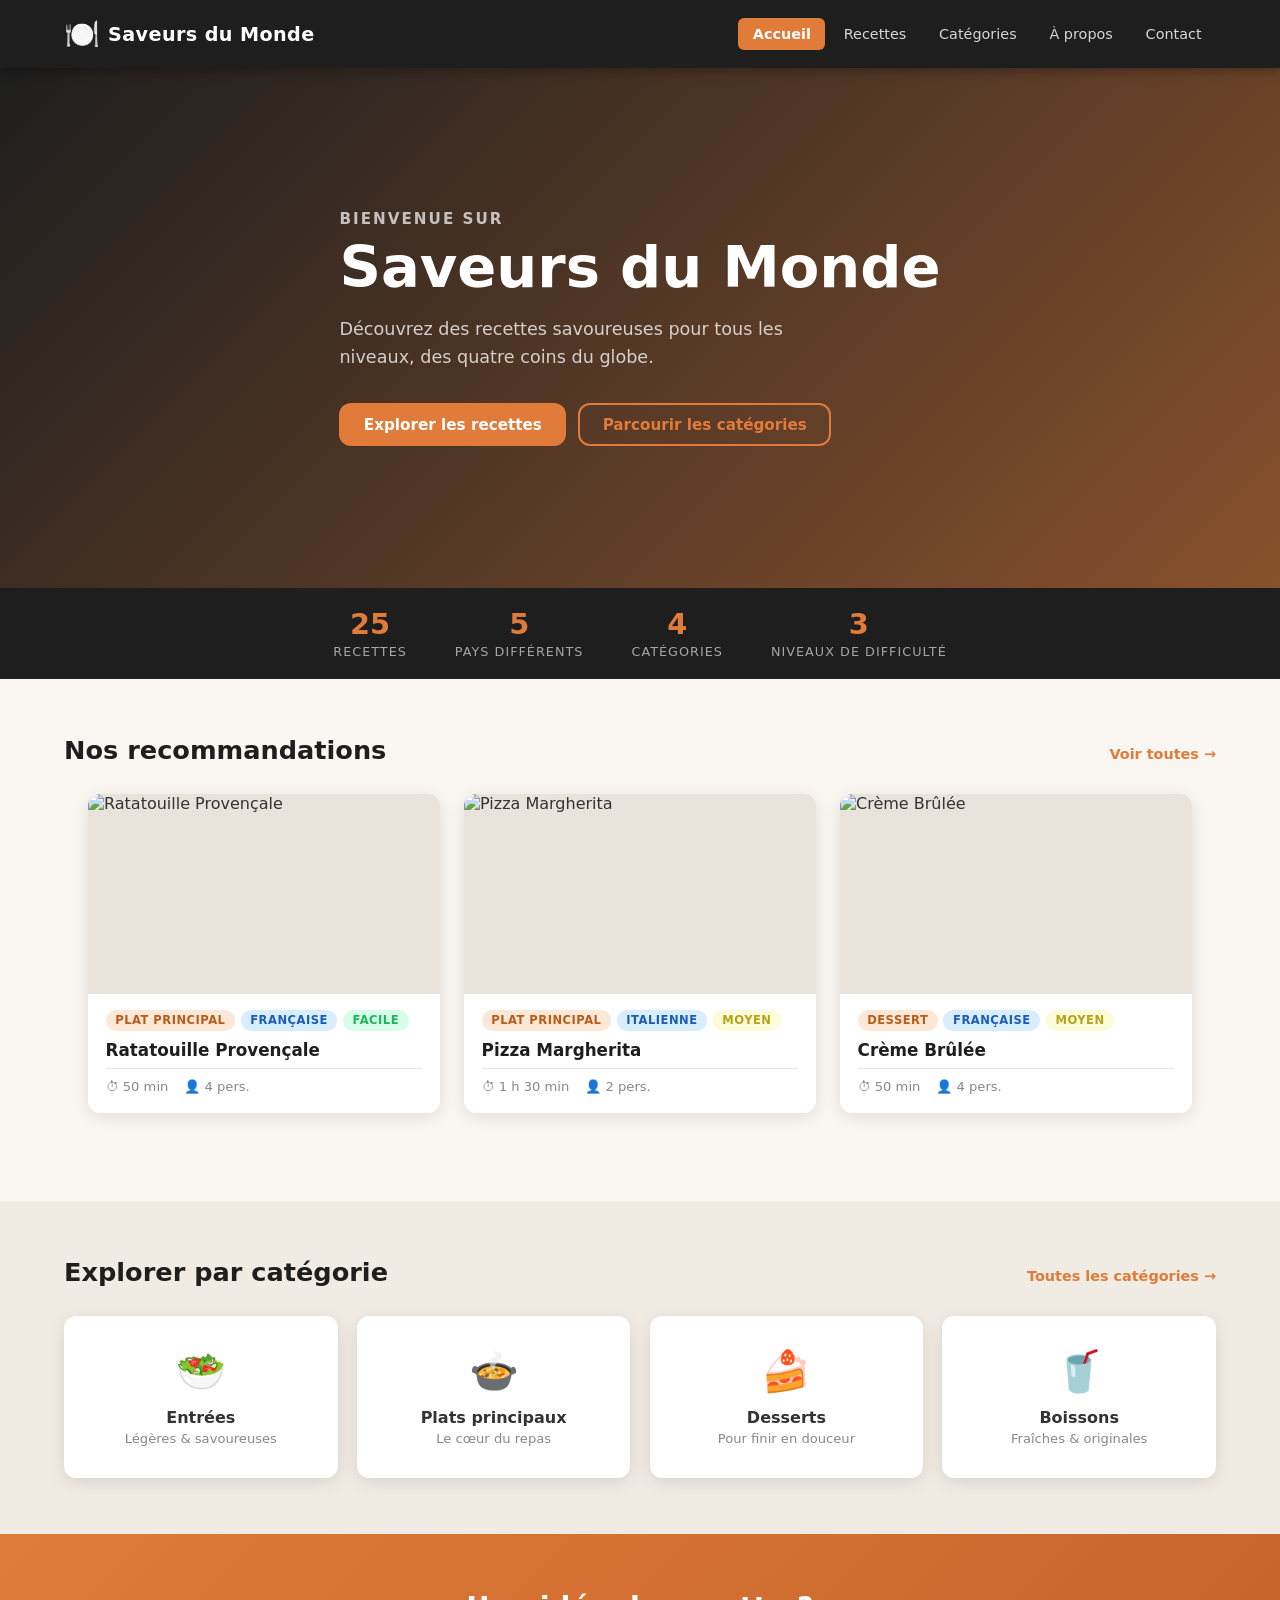
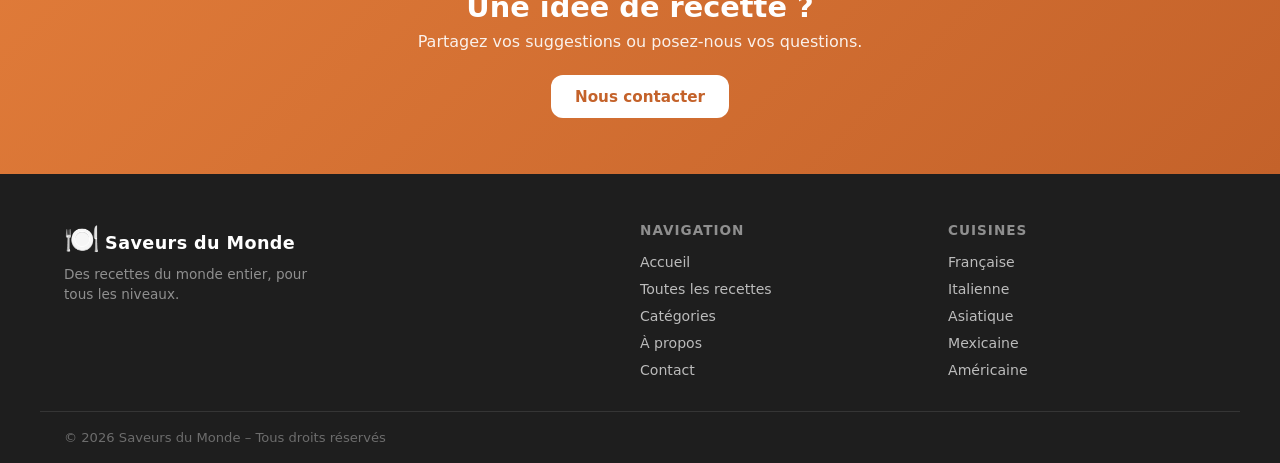
==== commit 97f27dbc: "perf(cls): corriger le CLS 1.884 sur index.html Causes identifiées : 1. #siteHeader démarre vide (0p" ====
--- a/index.html
+++ b/index.html
@@ -58,6 +58,28 @@
       .hero-actions .btn { width: 100%; justify-content: center; }
       body { font-size: 14px; }
     }
+    /* ── Réserver l'espace header : évite le CLS quand renderNav() injecte le DOM ── */
+    #siteHeader { min-height: 68px; background: #1e1e1e; }
+    /* ── Stats-bar critique : visible above-the-fold, évite le double-rendu CSS ── */
+    .stats-bar { background: #1e1e1e; color: #fff; }
+    .stats-inner { max-width: 1200px; margin: 0 auto; padding: 1.2rem 1.5rem; display: flex; justify-content: center; gap: 3rem; flex-wrap: wrap; }
+    .stat { text-align: center; }
+    .stat-num { display: block; font-size: 1.8rem; font-weight: 900; color: #e07b39; }
+    .stat-label { font-size: .8rem; color: rgba(255,255,255,.6); text-transform: uppercase; letter-spacing: 1px; }
+    /* ── Section "Nos recommandations" – partiellement above-the-fold ── */
+    .section { padding: 3.5rem 0; }
+    .section-inner { max-width: 1200px; margin: 0 auto; padding: 0 1.5rem; }
+    .section-header { display: flex; align-items: baseline; justify-content: space-between; margin-bottom: 1.8rem; }
+    .section-header h2 { font-size: 1.6rem; font-weight: 800; color: #1e1e1e; }
+    .link-more { font-size: .9rem; color: #e07b39; font-weight: 600; }
+    .recipe-grid { display: grid; grid-template-columns: repeat(auto-fill, minmax(280px,1fr)); gap: 1.5rem; max-width: 1200px; margin: 0 auto; padding: 0 1.5rem 2rem; }
+    @media (max-width: 700px) {
+      #siteHeader { min-height: 60px; }
+      .stats-inner { gap: 1rem; padding: 1rem 1.5rem; }
+      .stat-num { font-size: 1.5rem; }
+      .section { padding: 2rem 0; }
+      .recipe-grid { grid-template-columns: 1fr; gap: 1.2rem; padding: 0 1rem 2rem; }
+    }
   </style>
   <!-- CSS non-bloquant : le CSS critique ci-dessus couvre le above-the-fold -->
   <link rel="stylesheet" href="css/style.css" media="print" onload="this.media='all'" />
@@ -214,8 +236,17 @@
         card.className = 'recipe-card';
         card.setAttribute('role', 'button');
         card.setAttribute('tabindex', '0');
+        const imgMobile = r.image.replace(/w=\d+/, 'w=360').replace(/q=\d+/, 'q=70');
+        const imgDesktop = r.image.replace(/w=\d+/, 'w=560').replace(/q=\d+/, 'q=75');
         card.innerHTML = `
-          <img src="${r.image}" alt="${r.titre}" loading="lazy" width="280" height="200" />
+          <img
+            src="${imgMobile}"
+            srcset="${imgMobile} 360w, ${imgDesktop} 560w"
+            sizes="(max-width: 600px) calc(100vw - 2rem), 280px"
+            alt="${r.titre}"
+            loading="lazy"
+            width="280" height="187"
+          />
           <div class="card-body">
             <div class="card-tags">
               <span class="tag tag-categorie">${r.categorie}</span>
--- a/css/style.css
+++ b/css/style.css
@@ -573,10 +573,8 @@
   .card-meta { gap: .8rem; font-size: .75rem; }
 }
 
-/* Prevent layout shift and improve performance */
-img { aspect-ratio: auto; }
-.recipe-card img { width: 100%; height: auto; min-height: 200px; background: linear-gradient(90deg, #f3f4f6, #e5e7eb, #f3f4f6); background-size: 200% 100%; animation: shimmer 2s infinite; }
-@keyframes shimmer { 0% { background-position: 200% 0; } 100% { background-position: -200% 0; } }
+/* Stabilisation du layout : réserve l'espace avant chargement image (évite CLS) */
+.recipe-card img { width: 100%; aspect-ratio: 3/2; object-fit: cover; background: #e8e3db; }
 
 /* =====================================================
    PAGE DÉTAIL RECETTE
--- a/css/style.css
+++ b/css/style.css
@@ -573,10 +573,8 @@
   .card-meta { gap: .8rem; font-size: .75rem; }
 }
 
-/* Prevent layout shift and improve performance */
-img { aspect-ratio: auto; }
-.recipe-card img { width: 100%; height: auto; min-height: 200px; background: linear-gradient(90deg, #f3f4f6, #e5e7eb, #f3f4f6); background-size: 200% 100%; animation: shimmer 2s infinite; }
-@keyframes shimmer { 0% { background-position: 200% 0; } 100% { background-position: -200% 0; } }
+/* Stabilisation du layout : réserve l'espace avant chargement image (évite CLS) */
+.recipe-card img { width: 100%; aspect-ratio: 3/2; object-fit: cover; background: #e8e3db; }
 
 /* =====================================================
    PAGE DÉTAIL RECETTE
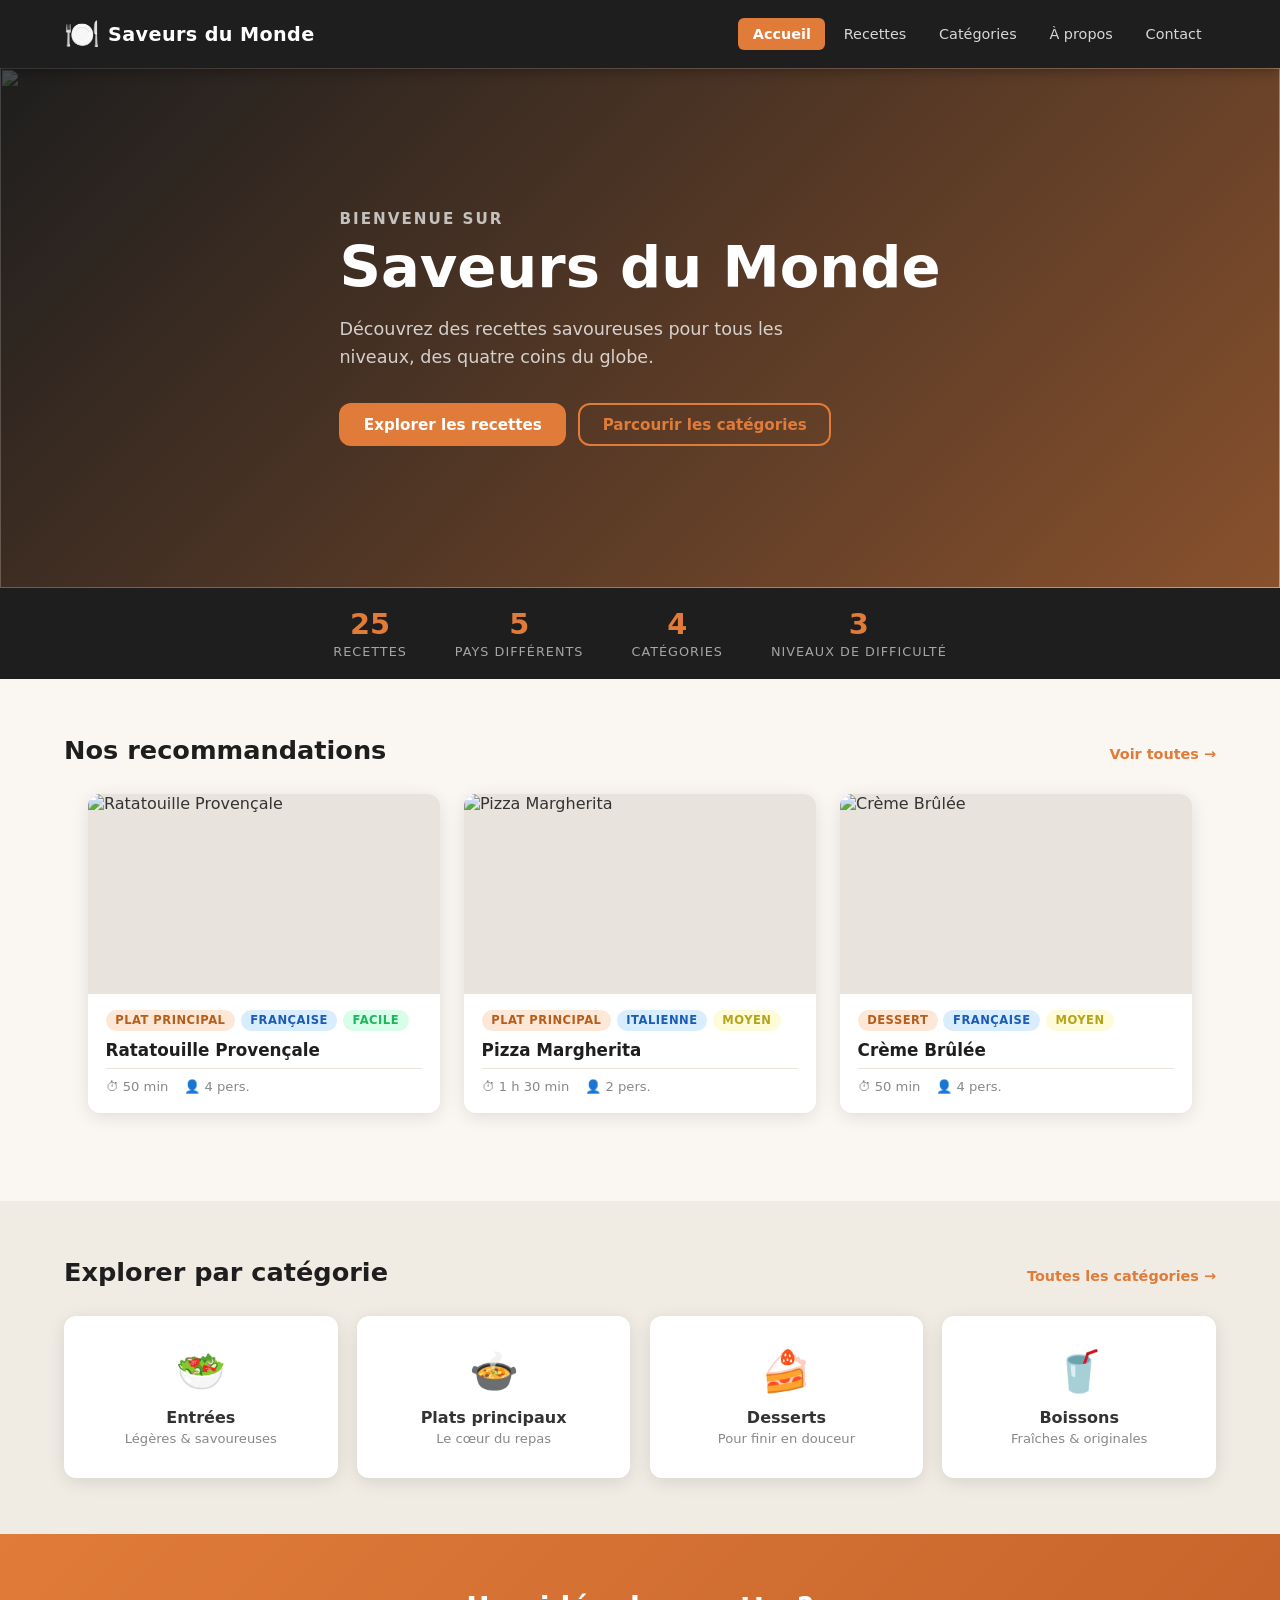
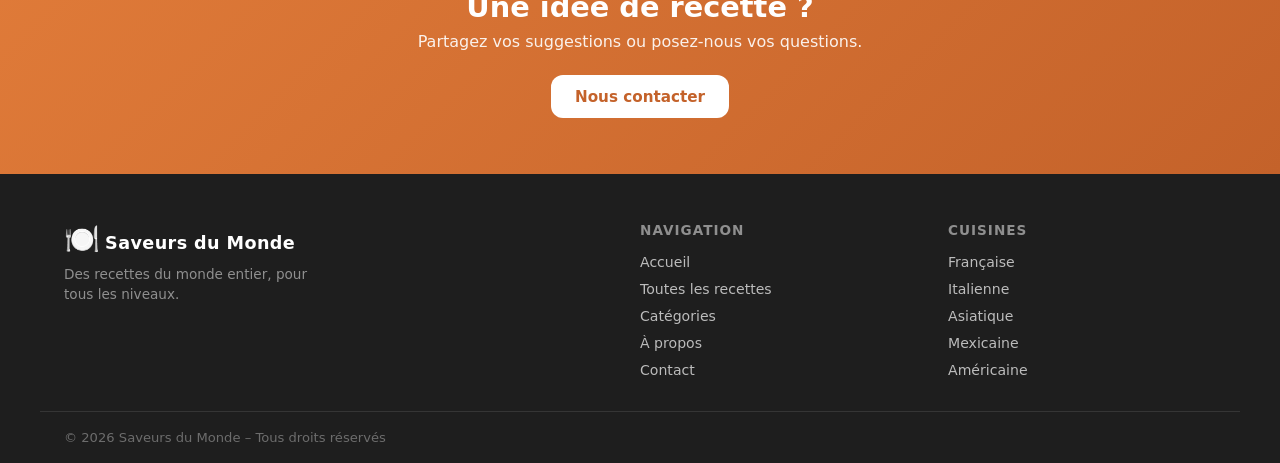
==== commit 6498b5e9: "perf(progressive-images): implémenter le chargement progressif des images HD pour améliorer la perfo" ====
--- a/index.html
+++ b/index.html
@@ -30,7 +30,7 @@
       }
     }
   </script>
-  <link rel="preconnect" href="https://images.unsplash.com" crossorigin />
+  <link rel="preconnect" href="https://images.unsplash.com" />
   <link rel="dns-prefetch" href="https://www.youtube-nocookie.com" />
   <style>
     :root { --primary: #e07b39; --dark: #1e1e1e; --light: #faf7f2; --text: #333; }
@@ -80,6 +80,19 @@
       .section { padding: 2rem 0; }
       .recipe-grid { grid-template-columns: 1fr; gap: 1.2rem; padding: 0 1rem 2rem; }
     }
+    /* ── Recipe cards : critique pour CLS ─
+       aspect-ratio réservé dès le 1er rendu, avant le CSS externe (non-bloquant) ── */
+    .recipe-card { background: #fff; border-radius: 12px; overflow: hidden; display: flex; flex-direction: column; box-shadow: 0 4px 18px rgba(0,0,0,.10); }
+    .recipe-card img { width: 100%; aspect-ratio: 3/2; object-fit: cover; background: #e8e3db; }
+    .card-body { padding: 1rem 1.1rem 1.2rem; display: flex; flex-direction: column; flex: 1; }
+    .card-tags { display: flex; flex-wrap: wrap; gap: .35rem; margin-bottom: .6rem; }
+    .tag { font-size: .72rem; font-weight: 700; text-transform: uppercase; letter-spacing: .5px; padding: .2rem .6rem; border-radius: 999px; }
+    .tag-categorie { background: #fde8d8; color: #b85c1a; }
+    .tag-cuisine { background: #d8edfd; color: #1a5cb8; }
+    .tag-difficulte.facile { background: #d8fde8; color: #1ab85c; }
+    .tag-difficulte.moyen { background: #fdfbd8; color: #b8a21a; }
+    .card-title { font-size: 1.05rem; font-weight: 700; margin-bottom: .5rem; color: #1e1e1e; }
+    .card-meta { display: flex; gap: 1rem; font-size: .82rem; color: #888; margin-top: auto; padding-top: .6rem; border-top: 1px solid #e8e3db; }
   </style>
   <!-- CSS non-bloquant : le CSS critique ci-dessus couvre le above-the-fold -->
   <link rel="stylesheet" href="css/style.css" media="print" onload="this.media='all'" />
@@ -96,9 +109,9 @@
     <img
       class="hero-bg"
       src="https://images.unsplash.com/photo-1504674900247-0877df9cc836?w=800&q=75"
-      srcset="https://images.unsplash.com/photo-1504674900247-0877df9cc836?w=480&q=70 480w,
-              https://images.unsplash.com/photo-1504674900247-0877df9cc836?w=800&q=75 800w,
-              https://images.unsplash.com/photo-1504674900247-0877df9cc836?w=1400&q=80 1400w"
+            srcset="https://images.unsplash.com/photo-1504674900247-0877df9cc836?w=480&q=70 480w,
+              https://images.unsplash.com/photo-1504674900247-0877df9cc836?w=800&q=72 800w,
+              https://images.unsplash.com/photo-1504674900247-0877df9cc836?w=1100&q=68 1100w"
       sizes="100vw"
       alt=""
       fetchpriority="high"
@@ -145,7 +158,64 @@
         <h2>Nos recommandations</h2>
         <a href="pages/recettes.html" class="link-more">Voir toutes →</a>
       </div>
-      <div id="featuredGrid" class="recipe-grid"></div>
+      <!-- Cartes pré-rendues : pas de layout shift à l'injection JS, aspect-ratio réservé via CSS inline -->
+      <div id="featuredGrid" class="recipe-grid">
+
+        <article class="recipe-card" role="button" tabindex="0" data-recipe-id="1">
+          <img
+            src="https://images.unsplash.com/photo-1572453800999-e8d2d1589b7c?w=220&q=35"
+            data-hd-src="https://images.unsplash.com/photo-1572453800999-e8d2d1589b7c?w=1000&q=80"
+            sizes="(max-width: 600px) calc(100vw - 2rem), 280px"
+            alt="Ratatouille Provençale" loading="lazy" width="280" height="187"
+          />
+          <div class="card-body">
+            <div class="card-tags">
+              <span class="tag tag-categorie">Plat principal</span>
+              <span class="tag tag-cuisine">Française</span>
+              <span class="tag tag-difficulte facile">Facile</span>
+            </div>
+            <h2 class="card-title">Ratatouille Provençale</h2>
+            <div class="card-meta"><span>⏱ 50 min</span><span>👤 4 pers.</span></div>
+          </div>
+        </article>
+
+        <article class="recipe-card" role="button" tabindex="0" data-recipe-id="5">
+          <img
+            src="https://images.unsplash.com/photo-1574071318508-1cdbab80d002?w=220&q=35"
+            data-hd-src="https://images.unsplash.com/photo-1574071318508-1cdbab80d002?w=1000&q=80"
+            sizes="(max-width: 600px) calc(100vw - 2rem), 280px"
+            alt="Pizza Margherita" loading="lazy" width="280" height="187"
+          />
+          <div class="card-body">
+            <div class="card-tags">
+              <span class="tag tag-categorie">Plat principal</span>
+              <span class="tag tag-cuisine">Italienne</span>
+              <span class="tag tag-difficulte moyen">Moyen</span>
+            </div>
+            <h2 class="card-title">Pizza Margherita</h2>
+            <div class="card-meta"><span>⏱ 1 h 30 min</span><span>👤 2 pers.</span></div>
+          </div>
+        </article>
+
+        <article class="recipe-card" role="button" tabindex="0" data-recipe-id="7">
+          <img
+            src="https://upload.wikimedia.org/wikipedia/commons/thumb/4/40/Creme_brulee.jpg/320px-Creme_brulee.jpg"
+            data-hd-src="https://upload.wikimedia.org/wikipedia/commons/thumb/4/40/Creme_brulee.jpg/1280px-Creme_brulee.jpg"
+            sizes="(max-width: 600px) calc(100vw - 2rem), 280px"
+            alt="Crème Brûlée" loading="lazy" width="280" height="187"
+          />
+          <div class="card-body">
+            <div class="card-tags">
+              <span class="tag tag-categorie">Dessert</span>
+              <span class="tag tag-cuisine">Française</span>
+              <span class="tag tag-difficulte moyen">Moyen</span>
+            </div>
+            <h2 class="card-title">Crème Brûlée</h2>
+            <div class="card-meta"><span>⏱ 50 min</span><span>👤 4 pers.</span></div>
+          </div>
+        </article>
+
+      </div>
     </div>
   </section>
 
@@ -196,7 +266,7 @@
   <div id="modal" class="modal hidden" role="dialog" aria-modal="true" aria-labelledby="modalTitle">
     <div class="modal-content">
       <button class="modal-close" id="modalClose" aria-label="Fermer">✕</button>
-      <img id="modalImg" src="" alt="" />
+      <img id="modalImg" src="" alt="" decoding="async" />
       <div class="modal-body">
         <div class="modal-tags" id="modalTags"></div>
         <h2 id="modalTitle"></h2>
@@ -225,44 +295,13 @@
     document.addEventListener('DOMContentLoaded', function() {
       renderNav('index', '');
       renderFooter('');
-
-      // Afficher 3 recettes vedettes sur la page d'accueil
-      const featured = [0, 4, 6];
-      const grid = document.getElementById('featuredGrid');
-      featured.forEach(i => {
-        const r = RECIPES[i];
+      // Cartes déjà en HTML – on attache uniquement les event listeners (modal)
+      document.querySelectorAll('#featuredGrid [data-recipe-id]').forEach(card => {
+        const id = parseInt(card.dataset.recipeId, 10);
+        const r = RECIPES.find(recipe => recipe.id === id);
         if (!r) return;
-        const card = document.createElement('article');
-        card.className = 'recipe-card';
-        card.setAttribute('role', 'button');
-        card.setAttribute('tabindex', '0');
-        const imgMobile = r.image.replace(/w=\d+/, 'w=360').replace(/q=\d+/, 'q=70');
-        const imgDesktop = r.image.replace(/w=\d+/, 'w=560').replace(/q=\d+/, 'q=75');
-        card.innerHTML = `
-          <img
-            src="${imgMobile}"
-            srcset="${imgMobile} 360w, ${imgDesktop} 560w"
-            sizes="(max-width: 600px) calc(100vw - 2rem), 280px"
-            alt="${r.titre}"
-            loading="lazy"
-            width="280" height="187"
-          />
-          <div class="card-body">
-            <div class="card-tags">
-              <span class="tag tag-categorie">${r.categorie}</span>
-              <span class="tag tag-cuisine">${r.cuisine}</span>
-              <span class="tag tag-difficulte ${r.difficulte.toLowerCase()}">${r.difficulte}</span>
-            </div>
-            <h2 class="card-title">${r.titre}</h2>
-            <div class="card-meta">
-              <span>⏱ ${r.temps < 60 ? r.temps + ' min' : Math.floor(r.temps/60) + ' h' + (r.temps%60 ? ' '+(r.temps%60)+' min' : '')}</span>
-              <span>👤 ${r.portions} pers.</span>
-            </div>
-          </div>
-        `;
         card.addEventListener('click', () => openModal(r));
         card.addEventListener('keydown', e => { if (e.key === 'Enter') openModal(r); });
-        grid.appendChild(card);
       });
     }, { once: true });
   </script>
--- a/css/style.css
+++ b/css/style.css
@@ -333,6 +333,8 @@
 }
 /* Image LCP gérée via <img fetchpriority="high"> dans le HTML */
 .hero-bg { position: absolute; inset: 0; width: 100%; height: 100%; object-fit: cover; object-position: center; z-index: 0; }
+.lazy-bg { background-image: none; background-color: #e7dfd4; }
+.lazy-bg-loaded { transition: background-image .2s ease, opacity .2s ease; }
 .hero-overlay { position: absolute; inset: 0; background: linear-gradient(135deg, rgba(30,30,30,.78) 0%, rgba(224,123,57,.55) 100%); z-index: 1; }
 .hero-content { position: relative; z-index: 2; max-width: var(--max-w); margin: 0 auto; padding: 3rem 1.5rem; color: #fff; }
 .hero-eyebrow { font-size: .95rem; font-weight: 600; letter-spacing: 2px; text-transform: uppercase; color: rgba(255,255,255,.7); margin-bottom: .5rem; }
@@ -373,6 +375,17 @@
 }
 .cat-card-full:hover { transform: translateY(-5px); box-shadow: var(--shadow-md); }
 .cat-card-img { height: 200px; background-size: cover; background-position: center; position: relative; }
+.progressive-media[data-hd-src],
+.progressive-bg[data-bg-hd] {
+  cursor: zoom-in;
+}
+.progressive-media[data-hd-src]:not(.hd-loaded) {
+  filter: saturate(.9);
+}
+.progressive-media.hd-loaded,
+.progressive-bg.hd-loaded {
+  cursor: default;
+}
 .cat-card-overlay { position: absolute; inset: 0; background: linear-gradient(to bottom, transparent 40%, rgba(0,0,0,.35)); }
 .cat-card-body { padding: 1.2rem 1.3rem 1.4rem; display: flex; flex-direction: column; gap: .3rem; }
 .cat-card-body .cat-card-icon { font-size: 2rem; }
@@ -603,7 +616,49 @@
 /* Vidéo */
 .rd-video-section { padding-bottom: 1.5rem; }
 .rd-video-wrapper { position: relative; padding-top: 56.25%; border-radius: calc(var(--radius) - 4px); overflow: hidden; }
+.rd-video-placeholder,
 .rd-video-wrapper iframe { position: absolute; inset: 0; width: 100%; height: 100%; border: none; }
+.rd-video-placeholder {
+  display: block;
+  padding: 0;
+  background: #111;
+  cursor: pointer;
+}
+.rd-video-placeholder img {
+  width: 100%;
+  height: 100%;
+  object-fit: cover;
+  display: block;
+}
+.rd-video-placeholder-overlay {
+  position: absolute;
+  inset: 0;
+  background: linear-gradient(to bottom, rgba(17,17,17,.15), rgba(17,17,17,.55));
+}
+.rd-video-play {
+  position: absolute;
+  top: 50%;
+  left: 50%;
+  transform: translate(-50%, -50%);
+  width: 72px;
+  height: 72px;
+  border-radius: 50%;
+  background: rgba(224,123,57,.92);
+  color: #fff;
+  display: flex;
+  align-items: center;
+  justify-content: center;
+  font-size: 1.75rem;
+  box-shadow: 0 12px 28px rgba(0,0,0,.28);
+}
+.rd-video-label {
+  position: absolute;
+  left: 1rem;
+  bottom: 1rem;
+  color: #fff;
+  font-weight: 700;
+  font-size: .95rem;
+}
 
 /* Ingrédients */
 /* liste ingrédients → voir section "Ingrédients avec prix" ci-dessus */
--- a/css/style.css
+++ b/css/style.css
@@ -333,6 +333,8 @@
 }
 /* Image LCP gérée via <img fetchpriority="high"> dans le HTML */
 .hero-bg { position: absolute; inset: 0; width: 100%; height: 100%; object-fit: cover; object-position: center; z-index: 0; }
+.lazy-bg { background-image: none; background-color: #e7dfd4; }
+.lazy-bg-loaded { transition: background-image .2s ease, opacity .2s ease; }
 .hero-overlay { position: absolute; inset: 0; background: linear-gradient(135deg, rgba(30,30,30,.78) 0%, rgba(224,123,57,.55) 100%); z-index: 1; }
 .hero-content { position: relative; z-index: 2; max-width: var(--max-w); margin: 0 auto; padding: 3rem 1.5rem; color: #fff; }
 .hero-eyebrow { font-size: .95rem; font-weight: 600; letter-spacing: 2px; text-transform: uppercase; color: rgba(255,255,255,.7); margin-bottom: .5rem; }
@@ -373,6 +375,17 @@
 }
 .cat-card-full:hover { transform: translateY(-5px); box-shadow: var(--shadow-md); }
 .cat-card-img { height: 200px; background-size: cover; background-position: center; position: relative; }
+.progressive-media[data-hd-src],
+.progressive-bg[data-bg-hd] {
+  cursor: zoom-in;
+}
+.progressive-media[data-hd-src]:not(.hd-loaded) {
+  filter: saturate(.9);
+}
+.progressive-media.hd-loaded,
+.progressive-bg.hd-loaded {
+  cursor: default;
+}
 .cat-card-overlay { position: absolute; inset: 0; background: linear-gradient(to bottom, transparent 40%, rgba(0,0,0,.35)); }
 .cat-card-body { padding: 1.2rem 1.3rem 1.4rem; display: flex; flex-direction: column; gap: .3rem; }
 .cat-card-body .cat-card-icon { font-size: 2rem; }
@@ -603,7 +616,49 @@
 /* Vidéo */
 .rd-video-section { padding-bottom: 1.5rem; }
 .rd-video-wrapper { position: relative; padding-top: 56.25%; border-radius: calc(var(--radius) - 4px); overflow: hidden; }
+.rd-video-placeholder,
 .rd-video-wrapper iframe { position: absolute; inset: 0; width: 100%; height: 100%; border: none; }
+.rd-video-placeholder {
+  display: block;
+  padding: 0;
+  background: #111;
+  cursor: pointer;
+}
+.rd-video-placeholder img {
+  width: 100%;
+  height: 100%;
+  object-fit: cover;
+  display: block;
+}
+.rd-video-placeholder-overlay {
+  position: absolute;
+  inset: 0;
+  background: linear-gradient(to bottom, rgba(17,17,17,.15), rgba(17,17,17,.55));
+}
+.rd-video-play {
+  position: absolute;
+  top: 50%;
+  left: 50%;
+  transform: translate(-50%, -50%);
+  width: 72px;
+  height: 72px;
+  border-radius: 50%;
+  background: rgba(224,123,57,.92);
+  color: #fff;
+  display: flex;
+  align-items: center;
+  justify-content: center;
+  font-size: 1.75rem;
+  box-shadow: 0 12px 28px rgba(0,0,0,.28);
+}
+.rd-video-label {
+  position: absolute;
+  left: 1rem;
+  bottom: 1rem;
+  color: #fff;
+  font-weight: 700;
+  font-size: .95rem;
+}
 
 /* Ingrédients */
 /* liste ingrédients → voir section "Ingrédients avec prix" ci-dessus */
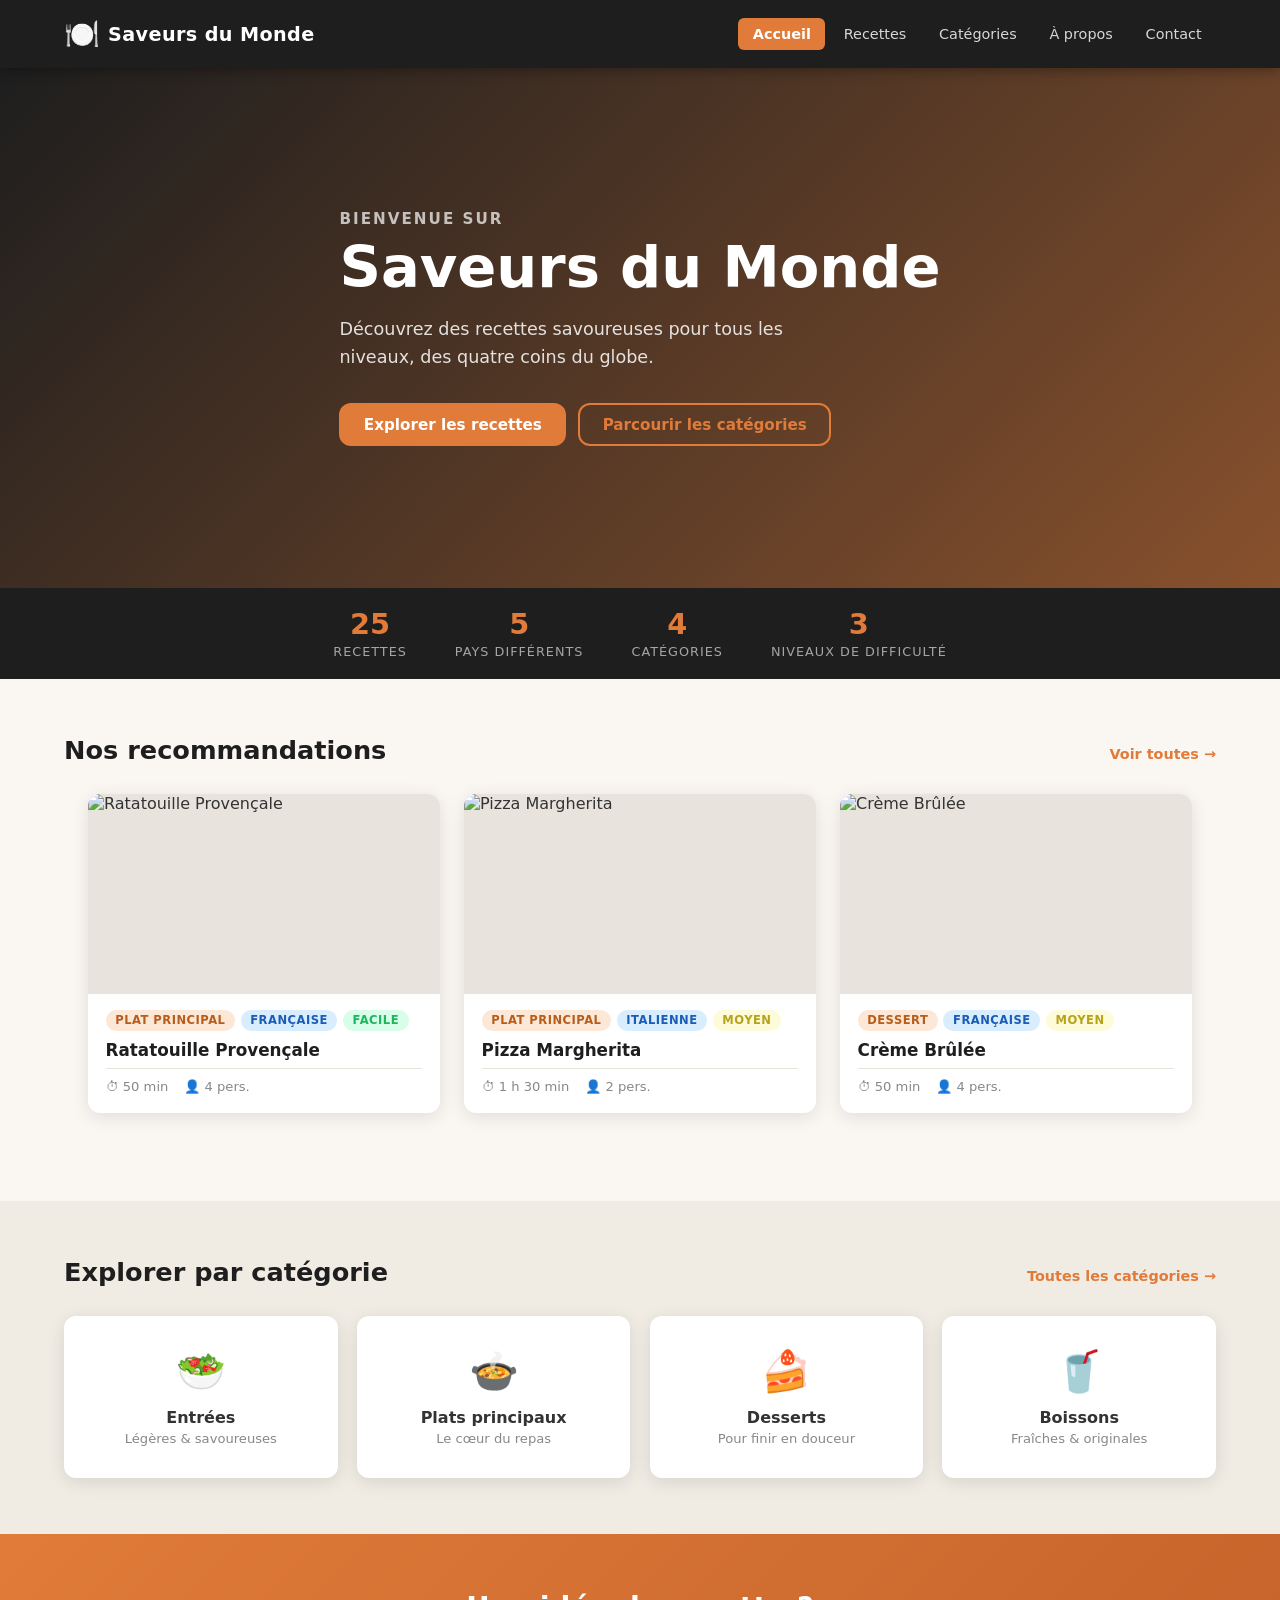
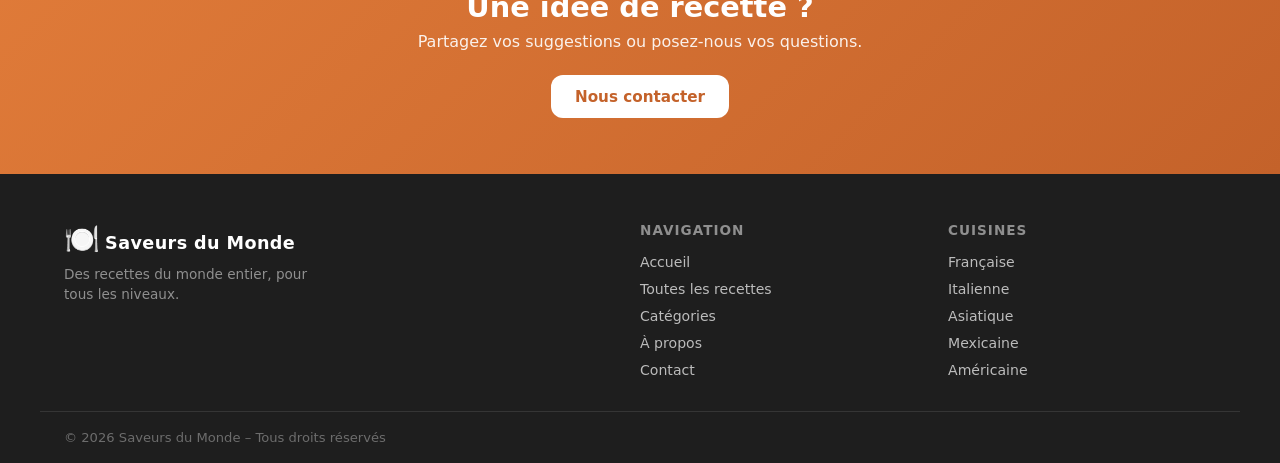
==== commit dbec548c: "perf(hero): améliorer le style et la mise en page de la section héro pour optimiser l'expérience mob" ====
--- a/index.html
+++ b/index.html
@@ -45,15 +45,19 @@
     .btn-outline { background: transparent; color: var(--primary); border-color: var(--primary); }
     .btn-outline:hover { background: var(--primary); color: #fff; }
     /* Hero – image LCP positionnée en <img> pour fetchpriority */
-    .hero { position: relative; min-height: 340px; overflow: hidden; background: #1e1e1e; display: flex; align-items: center; }
+    .hero { position: relative; min-height: 520px; overflow: hidden; background: #1e1e1e; display: flex; align-items: center; }
     .hero-bg { position: absolute; inset: 0; width: 100%; height: 100%; object-fit: cover; object-position: center; z-index: 0; }
     .hero-overlay { position: absolute; inset: 0; background: linear-gradient(135deg, rgba(30,30,30,.78) 0%, rgba(224,123,57,.55) 100%); z-index: 1; }
-    .hero-content { position: relative; z-index: 2; max-width: 1200px; margin: 0 auto; padding: 2rem 1.5rem; color: #fff; }
-    .hero-content h1 { font-size: clamp(1.8rem, 6vw, 3rem); font-weight: 900; line-height: 1.1; margin-bottom: 1rem; }
-    .hero-sub { font-size: 1rem; opacity: .9; max-width: 520px; line-height: 1.6; margin-bottom: 1.5rem; }
+    .hero-content { position: relative; z-index: 2; max-width: 1200px; margin: 0 auto; padding: 3rem 1.5rem; color: #fff; }
+    .hero-eyebrow { font-size: .95rem; font-weight: 600; letter-spacing: 2px; text-transform: uppercase; color: rgba(255,255,255,.7); margin-bottom: .5rem; }
+    .hero-content h1 { font-size: clamp(2.2rem, 6vw, 3.6rem); font-weight: 900; line-height: 1.1; margin-bottom: 1rem; }
+    .hero-sub { font-size: 1.1rem; color: rgba(255,255,255,.85); max-width: 520px; line-height: 1.6; margin-bottom: 2rem; }
     .hero-actions { display: flex; gap: .75rem; flex-wrap: wrap; }
     @media (max-width: 700px) {
+      .hero { min-height: 340px; }
+      .hero-content { padding: 2rem 1.5rem; }
       .hero-content h1 { font-size: 1.8rem; }
+      .hero-sub { font-size: 1rem; }
       .hero-actions { flex-direction: column; }
       .hero-actions .btn { width: 100%; justify-content: center; }
       body { font-size: 14px; }
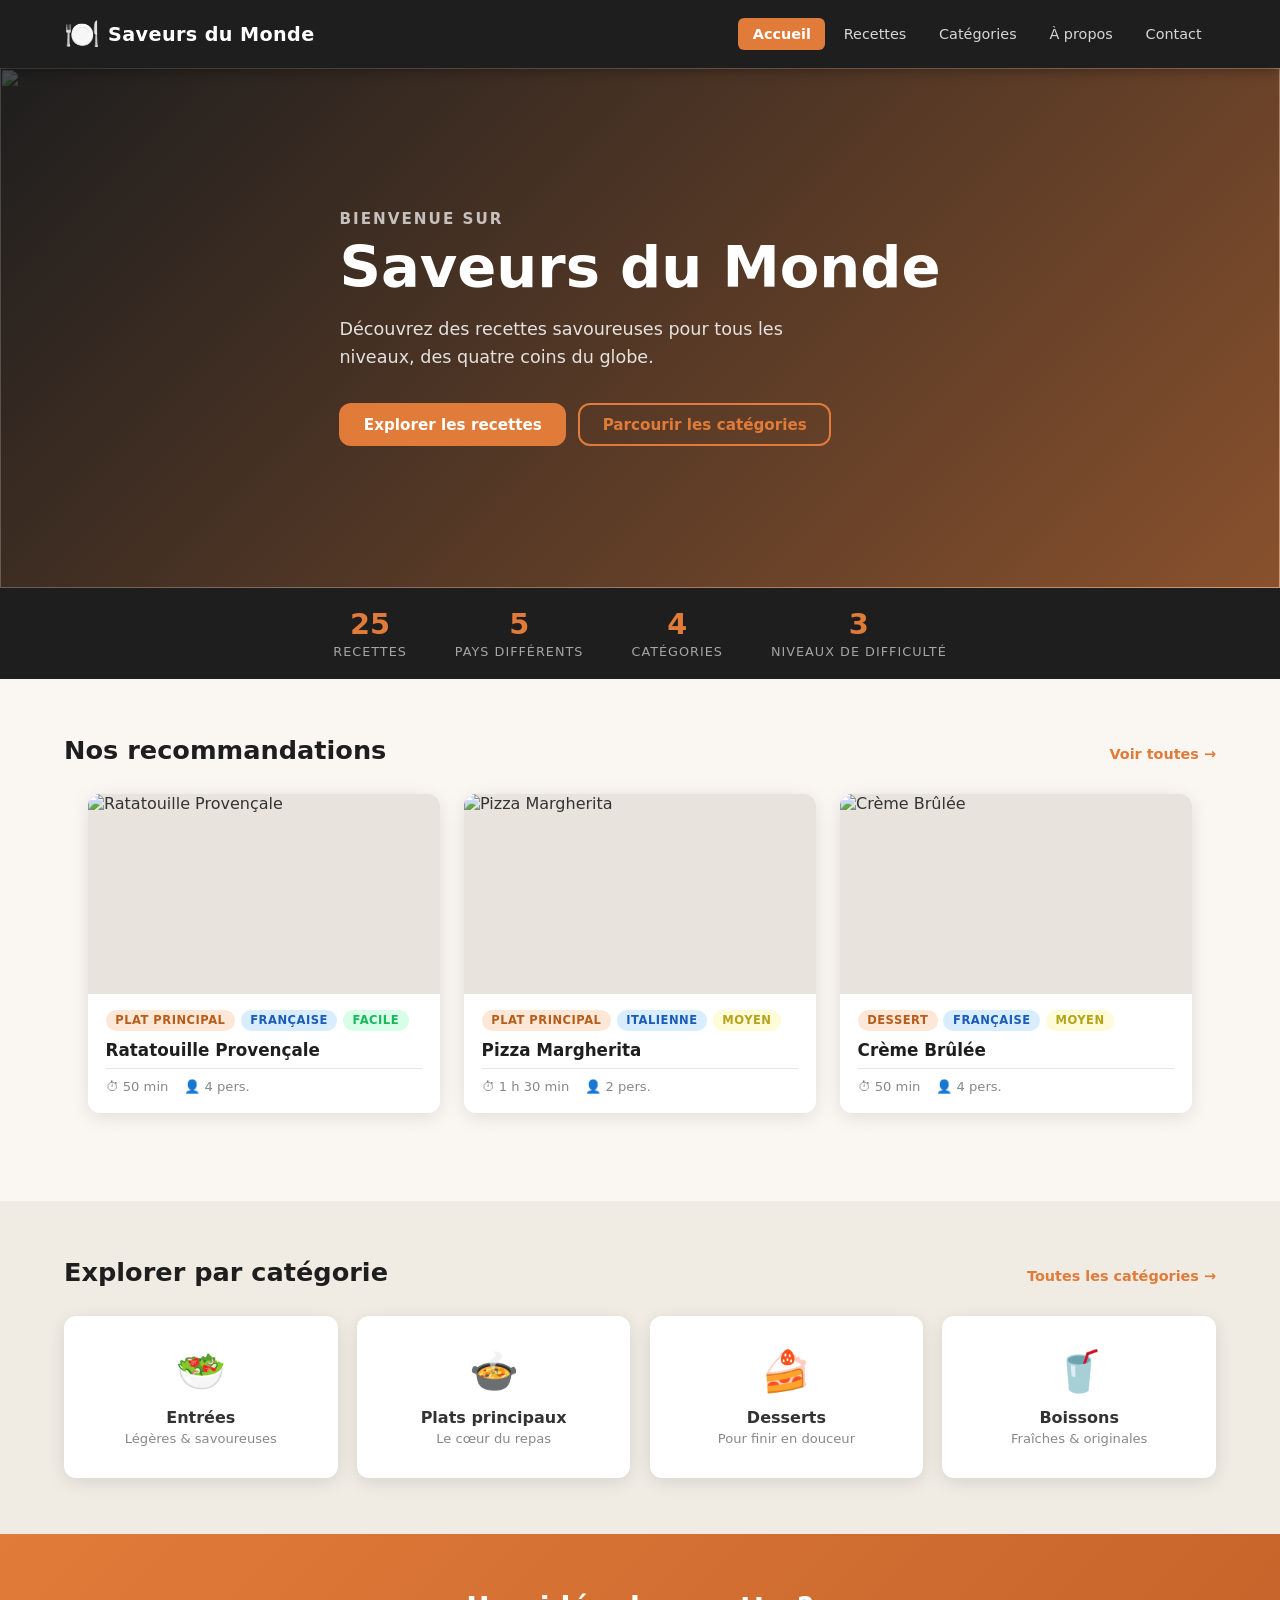
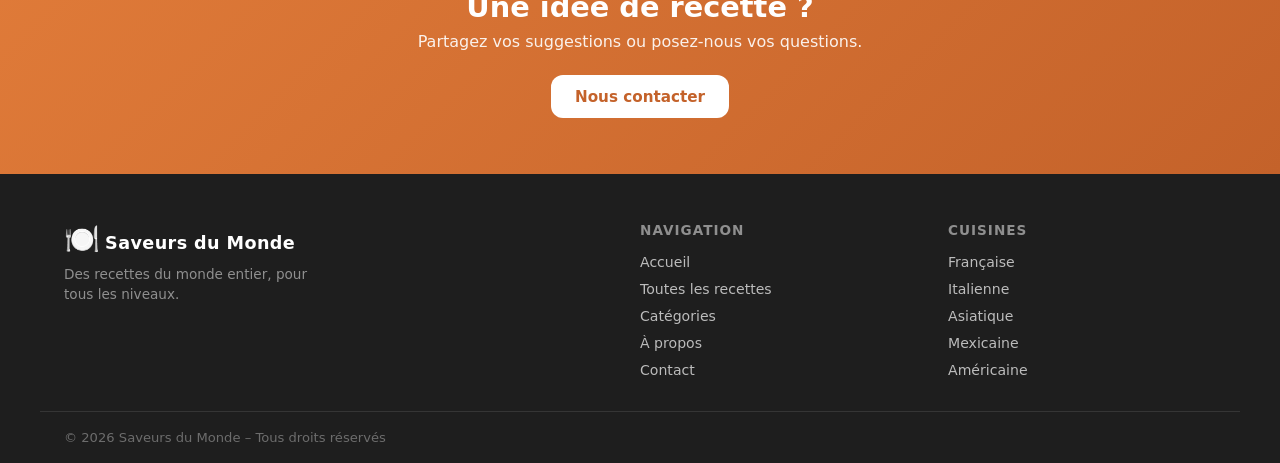
==== commit 4b7bb6f4: "perf(images): remplacer les images par des sources optimisées pour améliorer la performance mobile" ====
--- a/index.html
+++ b/index.html
@@ -112,10 +112,10 @@
     <!-- Image LCP : balise <img> native pour fetchpriority="high" + srcset responsive -->
     <img
       class="hero-bg"
-      src="https://images.unsplash.com/photo-1504674900247-0877df9cc836?w=800&q=75"
-            srcset="https://images.unsplash.com/photo-1504674900247-0877df9cc836?w=480&q=70 480w,
-              https://images.unsplash.com/photo-1504674900247-0877df9cc836?w=800&q=72 800w,
-              https://images.unsplash.com/photo-1504674900247-0877df9cc836?w=1100&q=68 1100w"
+      src="https://images.unsplash.com/photo-1504674900247-0877df9cc836?w=800&q=45"
+            srcset="https://images.unsplash.com/photo-1504674900247-0877df9cc836?w=480&q=38 480w,
+              https://images.unsplash.com/photo-1504674900247-0877df9cc836?w=800&q=42 800w,
+              https://images.unsplash.com/photo-1504674900247-0877df9cc836?w=1100&q=40 1100w"
       sizes="100vw"
       alt=""
       fetchpriority="high"
@@ -203,8 +203,8 @@
 
         <article class="recipe-card" role="button" tabindex="0" data-recipe-id="7">
           <img
-            src="https://upload.wikimedia.org/wikipedia/commons/thumb/4/40/Creme_brulee.jpg/320px-Creme_brulee.jpg"
-            data-hd-src="https://upload.wikimedia.org/wikipedia/commons/thumb/4/40/Creme_brulee.jpg/1280px-Creme_brulee.jpg"
+            src="https://images.unsplash.com/photo-1615234435691-3b7bae98085e?w=320&q=35&auto=format&fit=crop"
+            data-hd-src="https://images.unsplash.com/photo-1615234435691-3b7bae98085e?q=80&w=1170&auto=format&fit=crop&ixlib=rb-4.1.0&ixid=M3wxMjA3fDB8MHxwaG90by1wYWdlfHx8fGVufDB8fHx8fA%3D%3D"
             sizes="(max-width: 600px) calc(100vw - 2rem), 280px"
             alt="Crème Brûlée" loading="lazy" width="280" height="187"
           />
